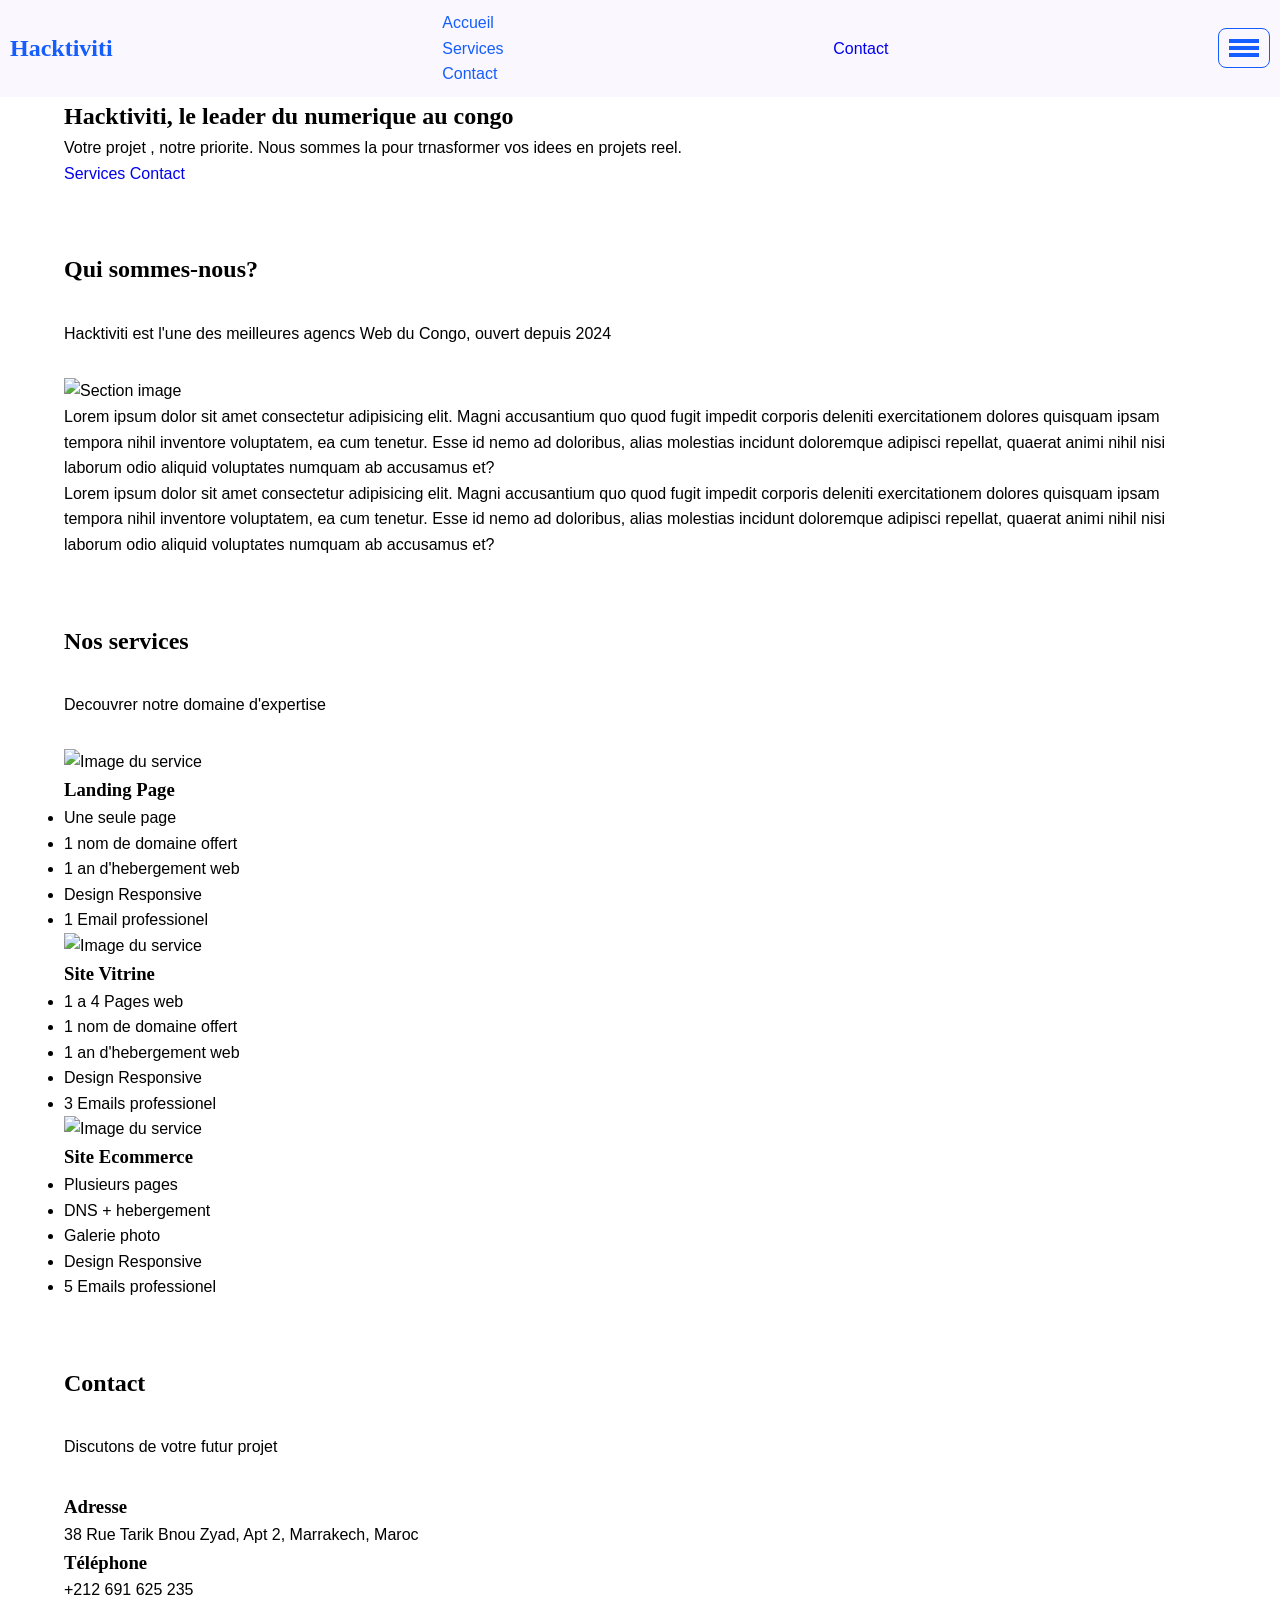
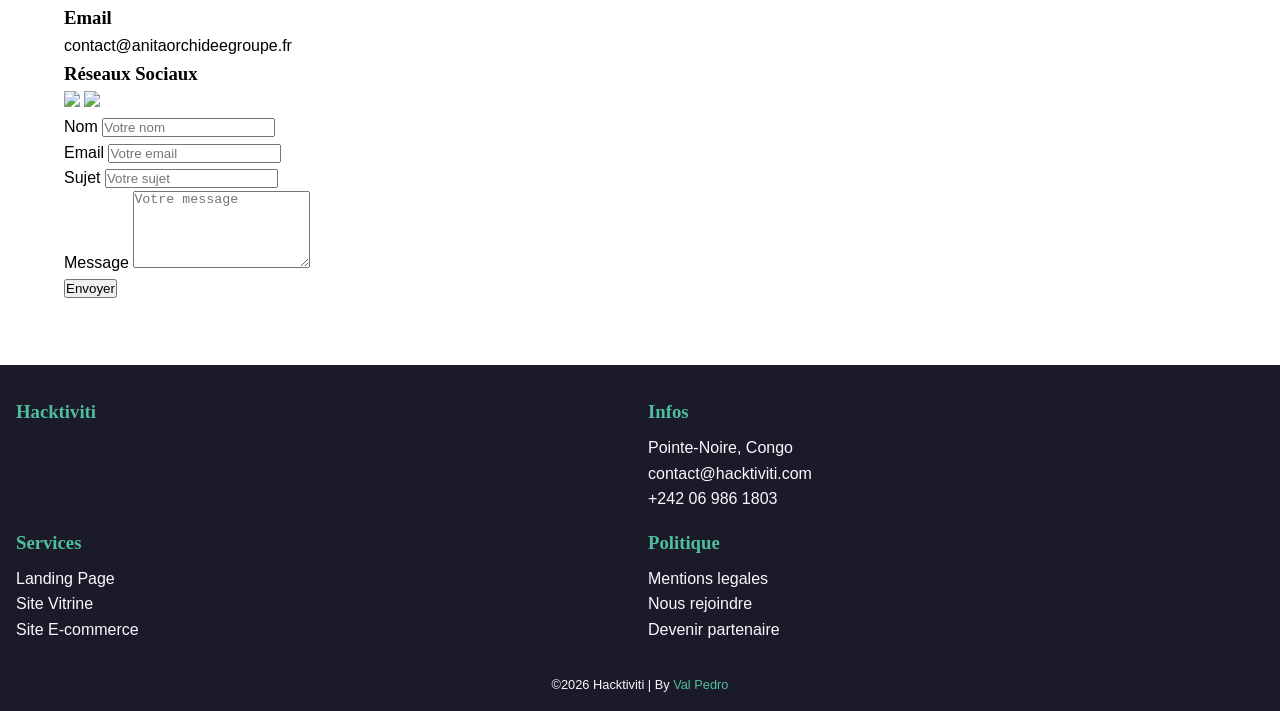
==== index.html @ ca28d7d6 "First init" ====
<!DOCTYPE html>
<html lang="fr">

<head>
    <meta charset="UTF-8">
    <meta name="viewport" content="width=device-width, initial-scale=1.0">
    <!-- Css style -->
    <link rel="stylesheet" href="style.css">
    <title>Hacktiviti - Le digital notre metier</title>
</head>

<body>
    <!-- header -->
    <header>
        <nav>
            <div class="logo">
                <h1>Hacktiviti</h1>
            </div>
            <ul class="nav-list">
                <li><a class="nav-item" href="">Accueil</a></li>
                <li><a class="nav-item" href="">Services</a></li>
                <li><a class="nav-item" href="">Contact</a></li>
            </ul>
            <div class="nav-left">
                <a href="#contact" class="btn btn-contact">Contact</a>
            </div>
            <div class="burger">
                <div class="stroke"></div>
                <div class="stroke"></div>
                <div class="stroke"></div>
            </div>
        </nav>
    </header>
    <!-- header -->

    <!-- Main Content -->
    <main>

        <!-- Hero -->
        <section class="hero">
            <div class="hero-box">
                <h1 class="hero-heading">Hacktiviti, le leader du numerique au congo</h1>
                <p class="hero-sub">
                    Votre projet , notre priorite.
                    Nous sommes la pour trnasformer vos idees en projets reel.
                </p>
                <div class="hero-link">
                    <a href="#services" class="btn btn-hero">Services</a>
                    <a href="#services" class="btn btn-hero">Contact</a>
                </div>
            </div>
        </section>
        <!-- Hero -->

        <!-- About -->
        <section class="about">
            <h2 class="section-title">Qui sommes-nous?</h2>
            <p class="section-sub">Hacktiviti est l'une des meilleures agencs Web du Congo, ouvert depuis 2024</p>

            <div class="section-wrapper">
                <div class="section-image">
                    <img src="" alt="Section image" class="section-img">
                </div>
                <div>
                    <p>Lorem ipsum dolor sit amet consectetur adipisicing elit. Magni accusantium quo quod fugit impedit
                        corporis deleniti exercitationem dolores quisquam ipsam tempora nihil inventore voluptatem, ea
                        cum tenetur. Esse id nemo ad doloribus, alias molestias incidunt doloremque adipisci repellat,
                        quaerat animi nihil nisi laborum odio aliquid voluptates numquam ab accusamus et?</p>
                    <p>Lorem ipsum dolor sit amet consectetur adipisicing elit. Magni accusantium quo quod fugit impedit
                        corporis deleniti exercitationem dolores quisquam ipsam tempora nihil inventore voluptatem, ea
                        cum tenetur. Esse id nemo ad doloribus, alias molestias incidunt doloremque adipisci repellat,
                        quaerat animi nihil nisi laborum odio aliquid voluptates numquam ab accusamus et?</p>

                </div>
            </div>
        </section>
        <!-- About -->

        <!-- Services -->
        <section class="services">
            <h2 class="section-title">Nos services</h2>
            <p class="section-sub">Decouvrer notre domaine d'expertise</p>

            <!-- Services Grid -->
            <div class="services-grid">

                <!-- 1st Single service box -->
                <div class="service-box">
                    <div class="img-wraper">
                        <img src="" alt="Image du service" class="service-img">
                    </div>
                    <div class="service-body">
                        <h3 class="service-name">Landing Page</h3>
                    </div>
                    <div class="service-list">
                        <ul>
                            <li>Une seule page</li>
                            <li>1 nom de domaine offert</li>
                            <li>1 an d'hebergement web</li>
                            <li>Design Responsive</li>
                            <li>1 Email professionel</li>
                        </ul>
                    </div>
                </div>

                <!-- 2nd Single service box -->
                <div class="service-box">
                    <div class="img-wraper">
                        <img src="" alt="Image du service" class="service-img">
                    </div>
                    <div class="service-body">
                        <h3 class="service-name">Site Vitrine</h3>
                    </div>
                    <div class="service-list">
                        <ul>
                            <li>1 a 4 Pages web</li>
                            <li>1 nom de domaine offert</li>
                            <li>1 an d'hebergement web</li>
                            <li>Design Responsive</li>
                            <li>3 Emails professionel</li>
                        </ul>
                    </div>
                </div>

                <!-- 3rd Single service box -->
                <div class="service-box">
                    <div class="img-wraper">
                        <img src="" alt="Image du service" class="service-img">
                    </div>
                    <div class="service-body">
                        <h3 class="service-name">Site Ecommerce</h3>
                    </div>
                    <div class="service-list">
                        <ul>
                            <li>Plusieurs pages</li>
                            <li>DNS + hebergement</li>
                            <li>Galerie photo</li>
                            <li>Design Responsive</li>
                            <li>5 Emails professionel</li>
                        </ul>
                    </div>
                </div>

            </div>
        </section>
        <!-- Services -->

        <!-- Contact -->
        <section class="contact">
            <h2 class="section-title">Contact</h2>
            <p class="section-sub">Discutons de votre futur projet</p>
            <div class="contact-wrapper">
                <div class="infos">
                    <h3>Adresse</h3>
                    <p>
                        38 Rue Tarik Bnou Zyad, Apt 2, Marrakech, Maroc
                    </p>

                    <h3>Téléphone</h3>
                    <p>
                        +212 691 625 235
                    </p>

                    <h3>Email</h3>
                    <p>contact@anitaorchideegroupe.fr</p>

                    <h3>Réseaux Sociaux</h3>
                    <div class="contact-links">
                        <a href="https://www.linkedin.com/company/anita-orchidee-groupe/" target="_blank"><img
                                class="h-16 w-16" src="./img/linkedin.png" /></a>
                        <a href="https://www.facebook.com/share/14fE7pZdHFF/?mibextid=wwXIfr" target="_blank"><img
                                class="h-16 w-16" src="./img/facebook.png" /></a>
                    </div>


                    <!-- <h3 class="text-xl font-semibold">Suivez-nous</h3> -->
                </div>
                <form action="post">
                    <div class="form-group">
                        <label class="form-label" for="name">Nom</label>
                        <input type="text" id="name" name="name" placeholder="Votre nom" required class="form-input" />
                    </div>

                    <div class="form-group">
                        <label class="form-label" for="email">Email</label>
                        <input type="email" id="email" name="email" placeholder="Votre email" required
                            class="w-full px-4 py-2 rounded border border-slate-300 focus:ring focus:ring-amber-400 focus:outline-none" />
                    </div>

                    <div class="form-group">
                        <label class="form-label" for="subject">Sujet</label>
                        <input type="text" id="subject" name="subject" placeholder="Votre sujet" required
                            class="form-input" />
                    </div>

                    <div class="form-group">
                        <label class="form-label" for="message">Message</label>
                        <textarea id="message" name="message" rows="5" placeholder="Votre message" required
                            class="form-input"></textarea>
                    </div>

                    <button type="submit" id="submit-btn" class="form-btn">
                        Envoyer
                    </button>
                </form>
            </div>
        </section>
        <!-- Contact -->

    </main>
    <!-- Main Content -->


    <!-- Footer -->
    <footer>
        <div class="footer-wrapper">
            <div class="footer-box">
                <h3>Hacktiviti</h3>
            </div>
            <div class="footer-box">
                <h3>Infos</h3>
                <p>Pointe-Noire, Congo</p>
                <p>contact@hacktiviti.com</p>
                <p>+242 06 986 1803</p>
            </div>
            <div class="footer-box">
                <h3>Services</h3>
                <p>Landing Page</p>
                <p>Site Vitrine</p>
                <p>Site E-commerce</p>
            </div>
            <div class="footer-box">
                <h3>Politique</h3>
                <p>Mentions legales</p>
                <p>Nous rejoindre</p>
                <p>Devenir partenaire</p>
            </div>
        </div>
        <p class="copyright">&copy;2026 Hacktiviti | By <a class="footer-link"
                href="https://profile-perso.netlify.app">Val Pedro</a></p>
    </footer>
    <!-- Footer -->
</body>

</html>
---- style.css ----
:root {
  --bg-primary: #155dfc;
  --bg-secondary: #8f8cb8;
  --accent-color: #4ebe9e;
  --text-primary: #faf7ff;
  --text-black: #1b1a28;
  --box-shadow: 0 10px 10px rgba(0, 0, 0, 0.1);
  --transition-set: all 0.3s;
}

/* Reseting  Default Style */
* {
  margin: 0;
  padding: 0;
  box-sizing: border-box;
}

body {
  scroll-behavior: smooth;
  font-family:
    "Lucida Sans", "Lucida Sans Regular", "Lucida Grande",
    "Lucida Sans Unicode", Geneva, Verdana, sans-serif;
  line-height: 1.6;
}
h1,
h2,
h3,
h4,
h5,
h6 {
  font-family: Georgia, "Times New Roman", Times, serif;
}
a {
  text-decoration: none;
}

/* Header */
header {
  background-color: var(--text-primary);
  padding: 10px;
}
nav {
  display: flex;
  justify-content: space-between;
  align-items: center;
}
nav .logo h1 {
  color: var(--bg-primary);
}
nav .nav-list {
  list-style: none;
  display: flex;
  flex-direction: column;
}
nav .nav-list .nav-item {
  color: var(--bg-primary);
}
nav .nav-left {
}
nav .burger {
  display: flex;
  flex-direction: column;
  justify-content: center;
  align-items: center;
  gap: 3px;
  cursor: pointer;
  transition: var(--transition-set);
  padding: 10px;
  border: 1px solid var(--bg-primary);
  border-radius: 8px;
}
nav .burger:hover {
  box-shadow: var(--box-shadow);
}
nav .burger > .stroke {
  background-color: var(--bg-primary);
  width: 30px;
  height: 4px;
}
/* Section style */
section {
  max-width: 90vw;
  margin: 0 auto;
  display: flex;
  flex-direction: column;
  justify-content: center;
  gap: 2rem;
  margin-bottom: 4rem;
}

/* Footer */
footer {
  background-color: var(--text-black);
  color: var(--text-primary);
}
.footer-wrapper {
  padding: 2rem 1rem;
  display: grid;
  grid-template-columns: repeat(2, 1fr);
  gap: 1rem;
}
.footer-box h3 {
  margin-bottom: 0.5rem;
  color: var(--accent-color);
}
footer .copyright {
  text-align: center;
  font-size: 0.8rem;
  padding-bottom: 1rem;
}

footer a.footer-link {
  color: var(--accent-color);
  transition: var(--transition-set);
}
footer a.footer-link:hover {
  color: var(--bg-primary);
}
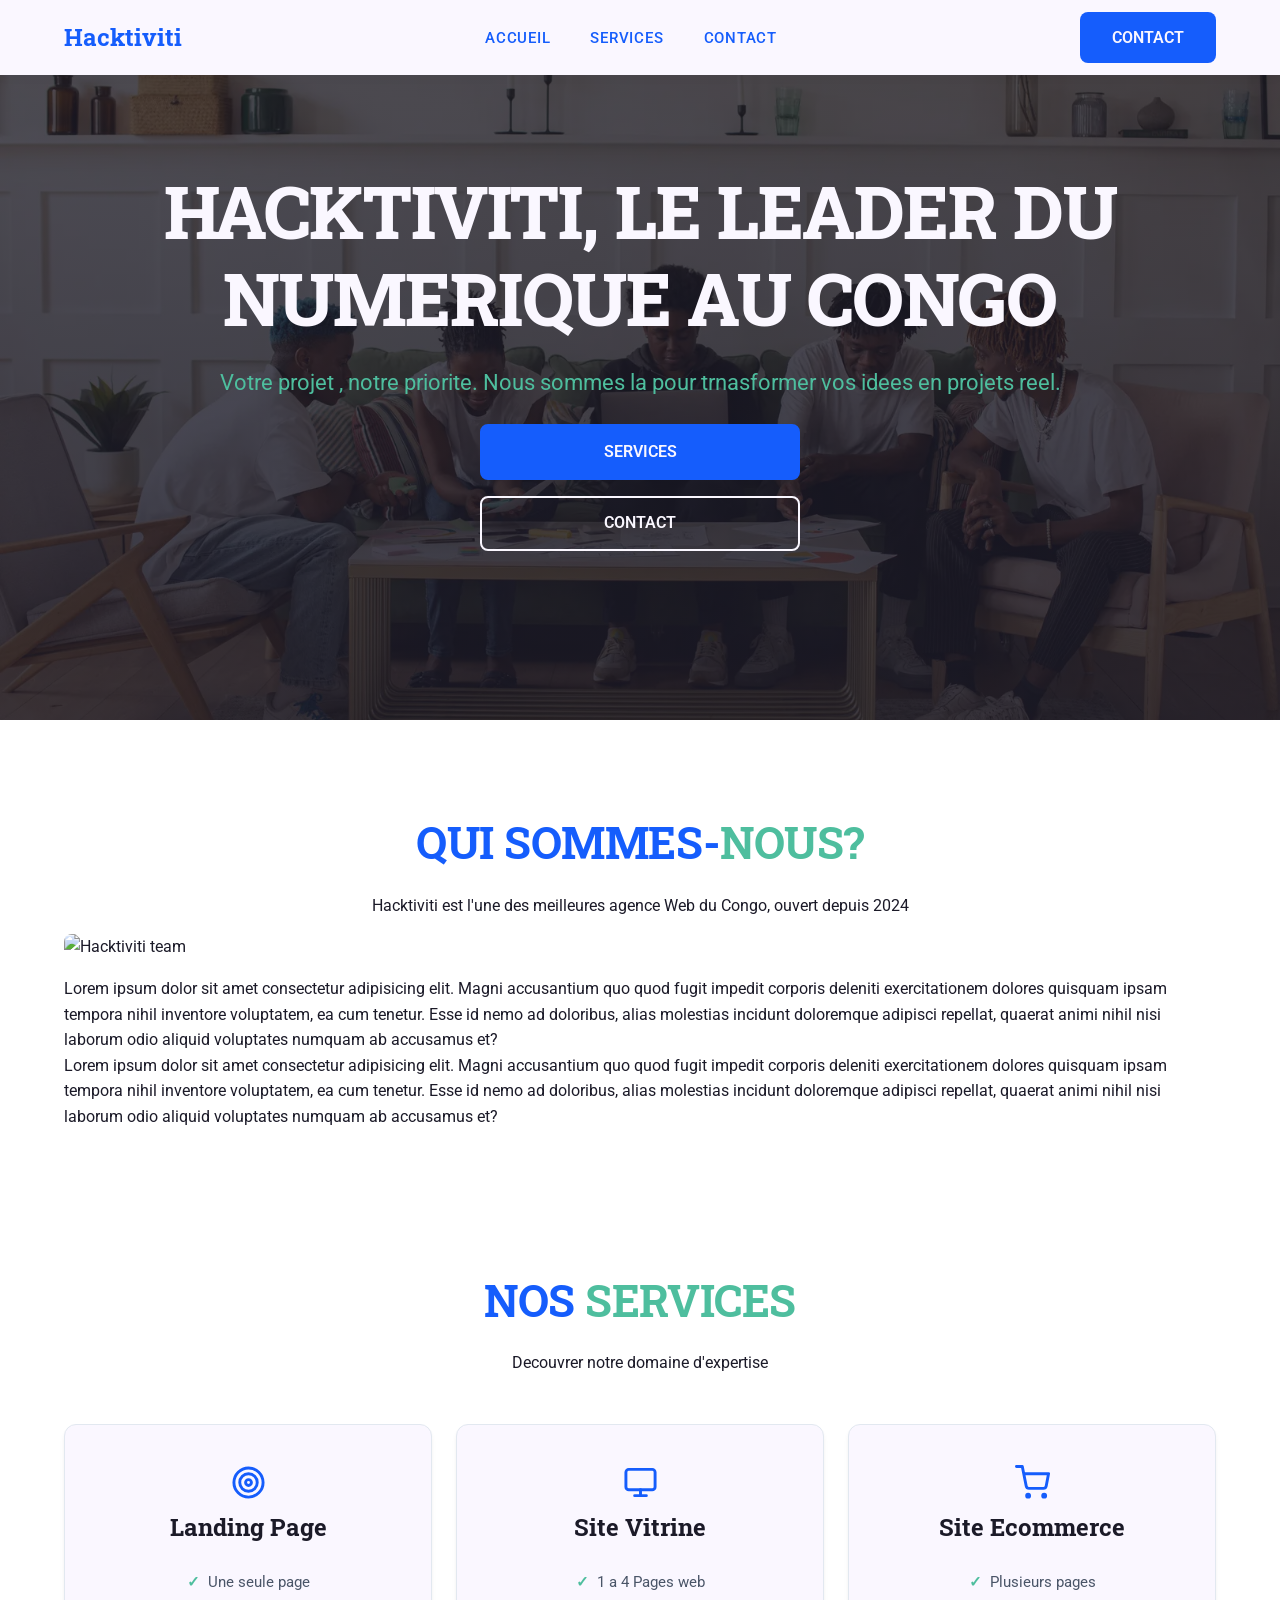
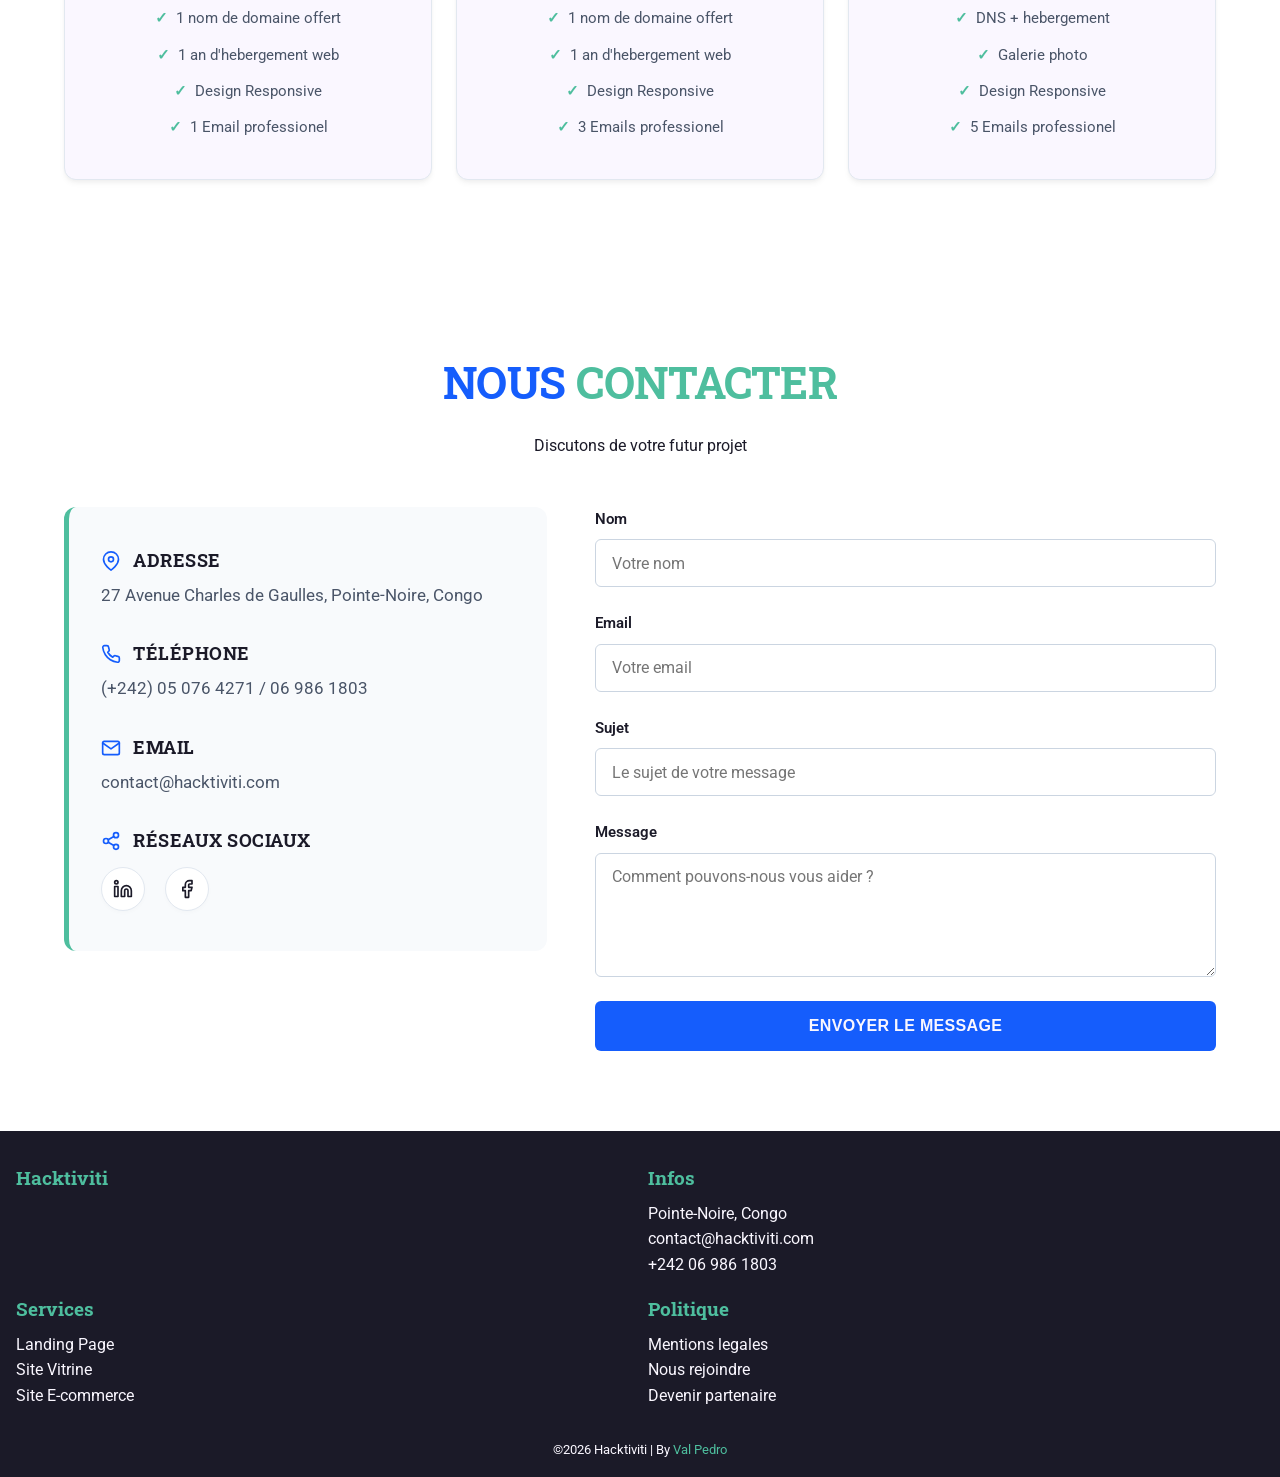
==== commit 101cea21: "home design on mobile made" ====
--- a/index.html
+++ b/index.html
@@ -6,6 +6,12 @@
     <meta name="viewport" content="width=device-width, initial-scale=1.0">
     <!-- Css style -->
     <link rel="stylesheet" href="style.css">
+    <!-- Google FOnts -->
+    <link rel="preconnect" href="https://fonts.googleapis.com">
+    <link rel="preconnect" href="https://fonts.gstatic.com" crossorigin>
+    <link
+        href="https://fonts.googleapis.com/css2?family=Roboto+Slab:wght@100..900&family=Roboto:ital,wght@0,100..900;1,100..900&display=swap"
+        rel="stylesheet">
     <title>Hacktiviti - Le digital notre metier</title>
 </head>
 
@@ -16,19 +22,25 @@
             <div class="logo">
                 <h1>Hacktiviti</h1>
             </div>
+
+            <input type="checkbox" id="menu-toggle" class="menu-checkbox">
+
             <ul class="nav-list">
                 <li><a class="nav-item" href="">Accueil</a></li>
                 <li><a class="nav-item" href="">Services</a></li>
                 <li><a class="nav-item" href="">Contact</a></li>
+                <li class="nav-cta-mobile">
+                    <a href="#contact" class="btn btn-nav">Contactez-nous</a>
+                </li>
             </ul>
-            <div class="nav-left">
+            <div class="nav-right">
                 <a href="#contact" class="btn btn-contact">Contact</a>
             </div>
-            <div class="burger">
+            <label for="menu-toggle" class="burger" aria-label="Menu de navigation">
                 <div class="stroke"></div>
                 <div class="stroke"></div>
                 <div class="stroke"></div>
-            </div>
+            </label>
         </nav>
     </header>
     <!-- header -->
@@ -37,16 +49,18 @@
     <main>
 
         <!-- Hero -->
-        <section class="hero">
-            <div class="hero-box">
-                <h1 class="hero-heading">Hacktiviti, le leader du numerique au congo</h1>
-                <p class="hero-sub">
-                    Votre projet , notre priorite.
-                    Nous sommes la pour trnasformer vos idees en projets reel.
-                </p>
-                <div class="hero-link">
-                    <a href="#services" class="btn btn-hero">Services</a>
-                    <a href="#services" class="btn btn-hero">Contact</a>
+        <section class="hero" id="hero">
+            <div class="section-wrapper">
+                <div class="hero-box">
+                    <h1 class="hero-heading">Hacktiviti, le leader du numerique au congo</h1>
+                    <p class="hero-sub">
+                        Votre projet , notre priorite.
+                        Nous sommes la pour trnasformer vos idees en projets reel.
+                    </p>
+                    <div class="hero-link">
+                        <a href="#services" class="btn btn-hero">Services</a>
+                        <a href="#services" class="btn btn-hero">Contact</a>
+                    </div>
                 </div>
             </div>
         </section>
@@ -54,155 +68,269 @@
 
         <!-- About -->
         <section class="about">
-            <h2 class="section-title">Qui sommes-nous?</h2>
-            <p class="section-sub">Hacktiviti est l'une des meilleures agencs Web du Congo, ouvert depuis 2024</p>
-
             <div class="section-wrapper">
-                <div class="section-image">
-                    <img src="" alt="Section image" class="section-img">
+                <div class="section-box">
+                    <h2 class="section-title">Qui sommes-<span class="highlight">nous?</span></h2>
+                    <p class="section-sub">Hacktiviti est l'une des meilleures agence Web du Congo, ouvert depuis 2024
+                    </p>
+
+                    <div class="about-box">
+                        <div class="section-image">
+                            <img src="https://i.pinimg.com/736x/f8/ff/2b/f8ff2b262e4bb46bdfbad821613841cd.jpg"
+                                alt="Hacktiviti team" class="section-img">
+                        </div>
+                        <div>
+                            <p>Lorem ipsum dolor sit amet consectetur adipisicing elit. Magni accusantium quo quod fugit
+                                impedit
+                                corporis deleniti exercitationem dolores quisquam ipsam tempora nihil inventore
+                                voluptatem,
+                                ea
+                                cum tenetur. Esse id nemo ad doloribus, alias molestias incidunt doloremque adipisci
+                                repellat,
+                                quaerat animi nihil nisi laborum odio aliquid voluptates numquam ab accusamus et?</p>
+                            <p>Lorem ipsum dolor sit amet consectetur adipisicing elit. Magni accusantium quo quod fugit
+                                impedit
+                                corporis deleniti exercitationem dolores quisquam ipsam tempora nihil inventore
+                                voluptatem,
+                                ea
+                                cum tenetur. Esse id nemo ad doloribus, alias molestias incidunt doloremque adipisci
+                                repellat,
+                                quaerat animi nihil nisi laborum odio aliquid voluptates numquam ab accusamus et?</p>
+
+                        </div>
+                    </div>
                 </div>
-                <div>
-                    <p>Lorem ipsum dolor sit amet consectetur adipisicing elit. Magni accusantium quo quod fugit impedit
-                        corporis deleniti exercitationem dolores quisquam ipsam tempora nihil inventore voluptatem, ea
-                        cum tenetur. Esse id nemo ad doloribus, alias molestias incidunt doloremque adipisci repellat,
-                        quaerat animi nihil nisi laborum odio aliquid voluptates numquam ab accusamus et?</p>
-                    <p>Lorem ipsum dolor sit amet consectetur adipisicing elit. Magni accusantium quo quod fugit impedit
-                        corporis deleniti exercitationem dolores quisquam ipsam tempora nihil inventore voluptatem, ea
-                        cum tenetur. Esse id nemo ad doloribus, alias molestias incidunt doloremque adipisci repellat,
-                        quaerat animi nihil nisi laborum odio aliquid voluptates numquam ab accusamus et?</p>
-
-                </div>
+
+
             </div>
         </section>
         <!-- About -->
 
         <!-- Services -->
-        <section class="services">
-            <h2 class="section-title">Nos services</h2>
-            <p class="section-sub">Decouvrer notre domaine d'expertise</p>
-
-            <!-- Services Grid -->
-            <div class="services-grid">
-
-                <!-- 1st Single service box -->
-                <div class="service-box">
-                    <div class="img-wraper">
-                        <img src="" alt="Image du service" class="service-img">
-                    </div>
-                    <div class="service-body">
-                        <h3 class="service-name">Landing Page</h3>
-                    </div>
-                    <div class="service-list">
-                        <ul>
-                            <li>Une seule page</li>
-                            <li>1 nom de domaine offert</li>
-                            <li>1 an d'hebergement web</li>
-                            <li>Design Responsive</li>
-                            <li>1 Email professionel</li>
-                        </ul>
+        <section class="services" id="services">
+            <div class="section-wrapper">
+                <div class="section-box">
+                    <h2 class="section-title">Nos <span class="highlight">services</span></h2>
+                    <p class="section-sub">Decouvrer notre domaine d'expertise</p>
+
+                    <!-- Services Grid -->
+                    <div class="services-grid">
+
+                        <!-- 1st Single service box -->
+                        <div class="service-item">
+                            <div class="img-wraper">
+                                <svg class="service-icon" xmlns="http://w3.org" viewBox="0 0 24 24" fill="none"
+                                    stroke="currentColor" stroke-width="2" stroke-linecap="round"
+                                    stroke-linejoin="round">
+                                    <circle cx="12" cy="12" r="10"></circle>
+                                    <circle cx="12" cy="12" r="6"></circle>
+                                    <circle cx="12" cy="12" r="2"></circle>
+                                </svg>
+                            </div>
+                            <div class="service-body">
+                                <h3 class="service-name">Landing Page</h3>
+                            </div>
+                            <div class="service-list">
+                                <ul>
+                                    <li>Une seule page</li>
+                                    <li>1 nom de domaine offert</li>
+                                    <li>1 an d'hebergement web</li>
+                                    <li>Design Responsive</li>
+                                    <li>1 Email professionel</li>
+                                </ul>
+                            </div>
+                        </div>
+
+                        <!-- 2nd Single service box -->
+                        <div class="service-item">
+                            <div class="img-wraper">
+                                <svg class="service-icon" xmlns="http://w3.org" viewBox="0 0 24 24" fill="none"
+                                    stroke="currentColor" stroke-width="2" stroke-linecap="round"
+                                    stroke-linejoin="round">
+                                    <rect x="2" y="3" width="20" height="14" rx="2" ry="2"></rect>
+                                    <line x1="8" y1="21" x2="16" y2="21"></line>
+                                    <line x1="12" y1="17" x2="12" y2="21"></line>
+                                </svg>
+                            </div>
+                            <div class="service-body">
+                                <h3 class="service-name">Site Vitrine</h3>
+                            </div>
+                            <div class="service-list">
+                                <ul>
+                                    <li>1 a 4 Pages web</li>
+                                    <li>1 nom de domaine offert</li>
+                                    <li>1 an d'hebergement web</li>
+                                    <li>Design Responsive</li>
+                                    <li>3 Emails professionel</li>
+                                </ul>
+                            </div>
+                        </div>
+
+                        <!-- 3rd Single service box -->
+                        <div class="service-item">
+                            <div class="img-wraper">
+                                <svg class="service-icon" xmlns="http://w3.org" viewBox="0 0 24 24" fill="none"
+                                    stroke="currentColor" stroke-width="2" stroke-linecap="round"
+                                    stroke-linejoin="round">
+                                    <circle cx="9" cy="21" r="1"></circle>
+                                    <circle cx="20" cy="21" r="1"></circle>
+                                    <path d="M1 1h4l2.68 13.39a2 2 0 0 0 2 1.61h9.72a2 2 0 0 0 2-1.61L23 6H6"></path>
+                                </svg>
+                            </div>
+                            <div class="service-body">
+                                <h3 class="service-name">Site Ecommerce</h3>
+                            </div>
+                            <div class="service-list">
+                                <ul>
+                                    <li>Plusieurs pages</li>
+                                    <li>DNS + hebergement</li>
+                                    <li>Galerie photo</li>
+                                    <li>Design Responsive</li>
+                                    <li>5 Emails professionel</li>
+                                </ul>
+                            </div>
+                        </div>
+
                     </div>
                 </div>
-
-                <!-- 2nd Single service box -->
-                <div class="service-box">
-                    <div class="img-wraper">
-                        <img src="" alt="Image du service" class="service-img">
-                    </div>
-                    <div class="service-body">
-                        <h3 class="service-name">Site Vitrine</h3>
-                    </div>
-                    <div class="service-list">
-                        <ul>
-                            <li>1 a 4 Pages web</li>
-                            <li>1 nom de domaine offert</li>
-                            <li>1 an d'hebergement web</li>
-                            <li>Design Responsive</li>
-                            <li>3 Emails professionel</li>
-                        </ul>
-                    </div>
-                </div>
-
-                <!-- 3rd Single service box -->
-                <div class="service-box">
-                    <div class="img-wraper">
-                        <img src="" alt="Image du service" class="service-img">
-                    </div>
-                    <div class="service-body">
-                        <h3 class="service-name">Site Ecommerce</h3>
-                    </div>
-                    <div class="service-list">
-                        <ul>
-                            <li>Plusieurs pages</li>
-                            <li>DNS + hebergement</li>
-                            <li>Galerie photo</li>
-                            <li>Design Responsive</li>
-                            <li>5 Emails professionel</li>
-                        </ul>
-                    </div>
-                </div>
-
-            </div>
+            </div>
+
         </section>
         <!-- Services -->
 
         <!-- Contact -->
         <section class="contact">
-            <h2 class="section-title">Contact</h2>
-            <p class="section-sub">Discutons de votre futur projet</p>
-            <div class="contact-wrapper">
-                <div class="infos">
-                    <h3>Adresse</h3>
-                    <p>
-                        38 Rue Tarik Bnou Zyad, Apt 2, Marrakech, Maroc
-                    </p>
-
-                    <h3>Téléphone</h3>
-                    <p>
-                        +212 691 625 235
-                    </p>
-
-                    <h3>Email</h3>
-                    <p>contact@anitaorchideegroupe.fr</p>
-
-                    <h3>Réseaux Sociaux</h3>
-                    <div class="contact-links">
-                        <a href="https://www.linkedin.com/company/anita-orchidee-groupe/" target="_blank"><img
-                                class="h-16 w-16" src="./img/linkedin.png" /></a>
-                        <a href="https://www.facebook.com/share/14fE7pZdHFF/?mibextid=wwXIfr" target="_blank"><img
-                                class="h-16 w-16" src="./img/facebook.png" /></a>
+            <div class="section-wrapper">
+                <div class="section-box">
+                    <h2 class="section-title">Nous <span class="highlight">Contacter</span></h2>
+                    <p class="section-sub">Discutons de votre futur projet</p>
+
+                    <div class="contact-wrapper">
+                        <!-- Partie Informations -->
+                        <div class="contact-infos">
+
+                            <div class="info-block">
+                                <div class="info-title-wrapper">
+                                    <!-- Icône Carte / Localisation -->
+                                    <svg class="info-title-icon" xmlns="http://w3.org" viewBox="0 0 24 24" fill="none"
+                                        stroke="currentColor" stroke-width="2" stroke-linecap="round"
+                                        stroke-linejoin="round">
+                                        <path d="M21 10c0 7-9 13-9 13s-9-6-9-13a9 9 0 0 1 18 0z"></path>
+                                        <circle cx="12" cy="10" r="3"></circle>
+                                    </svg>
+                                    <h3>Adresse</h3>
+                                </div>
+                                <p>27 Avenue Charles de Gaulles, Pointe-Noire, Congo</p>
+                            </div>
+
+                            <div class="info-block">
+                                <div class="info-title-wrapper">
+                                    <!-- Icône Téléphone -->
+                                    <svg class="info-title-icon" xmlns="http://w3.org" viewBox="0 0 24 24" fill="none"
+                                        stroke="currentColor" stroke-width="2" stroke-linecap="round"
+                                        stroke-linejoin="round">
+                                        <path
+                                            d="M22 16.92v3a2 2 0 0 1-2.18 2 19.79 19.79 0 0 1-8.63-3.07 19.5 19.5 0 0 1-6-6 19.79 19.79 0 0 1-3.07-8.67A2 2 0 0 1 4.11 2h3a2 2 0 0 1 2 1.72 12.84 12.84 0 0 0 .7 2.81 2 2 0 0 1-.45 2.11L8.09 9.91a16 16 0 0 0 6 6l1.27-1.27a2 2 0 0 1 2.11-.45 12.84 12.84 0 0 0 2.81.7A2 2 0 0 1 22 16.92z">
+                                        </path>
+                                    </svg>
+                                    <h3>Téléphone</h3>
+                                </div>
+                                <p><a href="tel:+242050764271">(+242) 05 076 4271 / 06 986 1803</a></p>
+                            </div>
+
+                            <div class="info-block">
+                                <div class="info-title-wrapper">
+                                    <!-- Icône Enveloppe / Mail -->
+                                    <svg class="info-title-icon" xmlns="http://w3.org" viewBox="0 0 24 24" fill="none"
+                                        stroke="currentColor" stroke-width="2" stroke-linecap="round"
+                                        stroke-linejoin="round">
+                                        <path
+                                            d="M4 4h16c1.1 0 2 .9 2 2v12c0 1.1-.9 2-2 2H4c-1.1 0-2-.9-2-2V6c0-1.1.9-2 2-2z">
+                                        </path>
+                                        <polyline points="22,6 12,13 2,6"></polyline>
+                                    </svg>
+                                    <h3>Email</h3>
+                                </div>
+                                <p><a href="mailto:contact@anitaorchideegroupe.fr">contact@hacktiviti.com</a>
+                                </p>
+                            </div>
+
+                            <div class="info-block">
+                                <div class="info-title-wrapper">
+                                    <!-- Icône Partage / Réseaux -->
+                                    <svg class="info-title-icon" xmlns="http://w3.org" viewBox="0 0 24 24" fill="none"
+                                        stroke="currentColor" stroke-width="2" stroke-linecap="round"
+                                        stroke-linejoin="round">
+                                        <circle cx="18" cy="5" r="3"></circle>
+                                        <circle cx="6" cy="12" r="3"></circle>
+                                        <circle cx="18" cy="19" r="3"></circle>
+                                        <line x1="8.59" y1="13.51" x2="15.42" y2="17.49"></line>
+                                        <line x1="15.41" y1="6.51" x2="8.59" y2="10.49"></line>
+                                    </svg>
+                                    <h3>Réseaux Sociaux</h3>
+                                </div>
+                                <div class="contact-links">
+                                    <!-- SVG LinkedIn Inline -->
+                                    <a href="https://linkedin.com" target="_blank" aria-label="LinkedIn">
+                                        <svg class="social-icon" xmlns="http://w3.org" viewBox="0 0 24 24" fill="none"
+                                            stroke="currentColor" stroke-width="2" stroke-linecap="round"
+                                            stroke-linejoin="round">
+                                            <path
+                                                d="M16 8a6 6 0 0 1 6 6v7h-4v-7a2 2 0 0 0-2-2 2 2 0 0 0-2 2v7h-4v-7a6 6 0 0 1 6-6z">
+                                            </path>
+                                            <rect x="2" y="9" width="4" height="12"></rect>
+                                            <circle cx="4" cy="4" r="2"></circle>
+                                        </svg>
+                                    </a>
+
+                                    <!-- SVG Facebook Inline -->
+                                    <a href="https://facebook.com" target="_blank" aria-label="Facebook">
+                                        <svg class="social-icon" xmlns="http://w3.org" viewBox="0 0 24 24" fill="none"
+                                            stroke="currentColor" stroke-width="2" stroke-linecap="round"
+                                            stroke-linejoin="round">
+                                            <path d="M18 2h-3a5 5 0 0 0-5 5v3H7v4h3v8h4v-8h3l1-4h-4V7a1 1 0 0 1 1-1h3z">
+                                            </path>
+                                        </svg>
+                                    </a>
+                                </div>
+                            </div>
+                        </div>
+
+                        <!-- Partie Formulaire -->
+                        <form action="#" method="POST" class="contact-form">
+                            <div class="form-group">
+                                <label class="form-label" for="name">Nom</label>
+                                <input type="text" id="name" name="name" placeholder="Votre nom" required
+                                    class="form-input" />
+                            </div>
+
+                            <div class="form-group">
+                                <label class="form-label" for="email">Email</label>
+                                <input type="email" id="email" name="email" placeholder="Votre email" required
+                                    class="form-input" />
+                            </div>
+
+                            <div class="form-group">
+                                <label class="form-label" for="subject">Sujet</label>
+                                <input type="text" id="subject" name="subject" placeholder="Le sujet de votre message"
+                                    required class="form-input" />
+                            </div>
+
+                            <div class="form-group">
+                                <label class="form-label" for="message">Message</label>
+                                <textarea id="message" name="message" rows="5"
+                                    placeholder="Comment pouvons-nous vous aider ?" required
+                                    class="form-input"></textarea>
+                            </div>
+
+                            <button type="submit" id="submit-btn" class="form-btn">
+                                Envoyer le message
+                            </button>
+                        </form>
                     </div>
 
-
-                    <!-- <h3 class="text-xl font-semibold">Suivez-nous</h3> -->
                 </div>
-                <form action="post">
-                    <div class="form-group">
-                        <label class="form-label" for="name">Nom</label>
-                        <input type="text" id="name" name="name" placeholder="Votre nom" required class="form-input" />
-                    </div>
-
-                    <div class="form-group">
-                        <label class="form-label" for="email">Email</label>
-                        <input type="email" id="email" name="email" placeholder="Votre email" required
-                            class="w-full px-4 py-2 rounded border border-slate-300 focus:ring focus:ring-amber-400 focus:outline-none" />
-                    </div>
-
-                    <div class="form-group">
-                        <label class="form-label" for="subject">Sujet</label>
-                        <input type="text" id="subject" name="subject" placeholder="Votre sujet" required
-                            class="form-input" />
-                    </div>
-
-                    <div class="form-group">
-                        <label class="form-label" for="message">Message</label>
-                        <textarea id="message" name="message" rows="5" placeholder="Votre message" required
-                            class="form-input"></textarea>
-                    </div>
-
-                    <button type="submit" id="submit-btn" class="form-btn">
-                        Envoyer
-                    </button>
-                </form>
+
             </div>
         </section>
         <!-- Contact -->
--- a/style.css
+++ b/style.css
@@ -1,9 +1,9 @@
 :root {
-  --bg-primary: #155dfc;
-  --bg-secondary: #8f8cb8;
-  --accent-color: #4ebe9e;
-  --text-primary: #faf7ff;
-  --text-black: #1b1a28;
+  --bg-primary: #155dfc; /* Bleu Électrique */
+  --bg-secondary: #8f8cb8; /* Violet Pastel */
+  --accent-color: #4ebe9e; /* Vert Menthe */
+  --text-primary: #faf7ff; /* Blanc Cassé */
+  --text-black: #1b1a28; /* Noir Foncé */
   --box-shadow: 0 10px 10px rgba(0, 0, 0, 0.1);
   --transition-set: all 0.3s;
 }
@@ -17,9 +17,9 @@
 
 body {
   scroll-behavior: smooth;
-  font-family:
-    "Lucida Sans", "Lucida Sans Regular", "Lucida Grande",
-    "Lucida Sans Unicode", Geneva, Verdana, sans-serif;
+  font-family: "Roboto", sans-serif;
+  font-size: 1rem;
+  color: var(--text-black);
   line-height: 1.6;
 }
 h1,
@@ -28,36 +28,141 @@
 h4,
 h5,
 h6 {
-  font-family: Georgia, "Times New Roman", Times, serif;
-}
+  font-family: "Roboto Slab", serif;
+}
+h2 {
+  color: var(
+    --bg-primary
+  ); /* Le bleu électrique pour faire ressortir les sections */
+
+  /* Taille fluide pour le H2 (plus petit que le H1 du hero) */
+  font-size: clamp(1.75rem, 4vw + 1rem, 2.75rem);
+
+  line-height: 1.2;
+  margin-top: 3rem;
+  margin-bottom: 1.5rem;
+  font-weight: 700;
+  text-transform: uppercase; /* Si vous souhaitez garder le même style que le Hero */
+  letter-spacing: -0.01em;
+}
+
+/* Astuce : Mettre en valeur un mot dans vos H2 */
+h2 span.highlight {
+  color: var(
+    --accent-color
+  ); /* Utilisation du vert menthe par touches chirurgicales */
+}
+
 a {
   text-decoration: none;
 }
-
+ul {
+  list-style: none;
+}
+
+/* Default buttons */
+.btn {
+  display: inline-block;
+  padding: 0.8rem 2rem;
+  font-size: 1rem;
+  font-weight: 600;
+  text-decoration: none;
+  text-transform: uppercase;
+  border-radius: 8px;
+  text-align: center;
+  transition: all 0.3s ease;
+}
 /* Header */
 header {
+  position: fixed;
+  top: 0;
+  left: 0;
+  width: 100%;
   background-color: var(--text-primary);
-  padding: 10px;
+  box-shadow: 0 2px 10px rgba(27, 26, 40, 0.05);
+  padding: 0.75rem 1rem;
+  z-index: 1000;
 }
 nav {
   display: flex;
   justify-content: space-between;
   align-items: center;
-}
-nav .logo h1 {
+  max-width: 90vw;
+  margin: 0 auto;
+}
+.logo h1 {
   color: var(--bg-primary);
 }
-nav .nav-list {
+.menu-checkbox {
+  display: none;
+}
+.nav-list {
+  position: fixed;
+  top: 0;
+  left: 0;
+  width: 100%;
+  height: 100vh;
+  background-color: var(--text-primary);
   list-style: none;
-  display: flex;
-  flex-direction: column;
-}
-nav .nav-list .nav-item {
+  padding: 6rem 2rem 2rem 2rem;
+  margin: 0;
+  display: flex;
+  flex-direction: column;
+  align-items: center;
+  gap: 2rem;
+  opacity: 0;
+  visibility: hidden;
+  transform: translateY(-20px);
+  transition: all 0.4s cubic-bezier(0.4, 0, 0.2, 1);
+}
+.menu-checkbox:checked ~ .nav-list {
+  opacity: 1;
+  visibility: visible;
+  transform: translateY(0);
+}
+.nav-item {
   color: var(--bg-primary);
-}
-nav .nav-left {
-}
-nav .burger {
+  font-size: 1.25rem;
+  font-weight: 600;
+  text-decoration: none;
+  text-transform: uppercase;
+  letter-spacing: 0.05em;
+  transition: var(--transition-set);
+}
+.nav-item:hover {
+  color: var(--accent-color);
+}
+/*  nav button */
+.btn-nav {
+  display: inline-block;
+  background-color: var(--bg-primary);
+  color: var(--text-primary);
+  padding: 0.75rem 1.5rem;
+  font-size: 0.95rem;
+  font-weight: 600;
+  text-transform: uppercase;
+  text-decoration: none;
+  border-radius: 6px;
+  transition: all 0.2s ease;
+}
+
+.btn-nav:hover {
+  background-color: #0b46c6;
+  box-shadow: 0 4px 12px rgba(21, 93, 252, 0.2);
+}
+.nav-right {
+  display: none;
+}
+.btn-contact {
+  background-color: var(--bg-primary);
+  color: var(--text-primary);
+  transition: var(--transition-set);
+}
+.btn-contact:hover {
+  background-color: var(--accent-color);
+  color: var(--bg-primary);
+}
+.burger {
   display: flex;
   flex-direction: column;
   justify-content: center;
@@ -68,24 +173,388 @@
   padding: 10px;
   border: 1px solid var(--bg-primary);
   border-radius: 8px;
-}
-nav .burger:hover {
+  z-index: 1200;
+}
+.burger:hover {
   box-shadow: var(--box-shadow);
 }
-nav .burger > .stroke {
+.burger > .stroke {
   background-color: var(--bg-primary);
-  width: 30px;
-  height: 4px;
+  width: 24px;
+  height: 3px;
+  border-radius: 2px;
+  transition: all 0.3s cubic-bezier(0.4, 0, 0.2, 1);
+}
+
+/* --- ANIMATION DU BURGER EN "X" AU CLIC (CSS PUR) --- */
+.menu-checkbox:checked ~ .burger .stroke:nth-child(1) {
+  transform: translateY(8px) rotate(45deg);
+}
+.menu-checkbox:checked ~ .burger .stroke:nth-child(2) {
+  opacity: 0;
+  transform: translateX(-10px);
+}
+.menu-checkbox:checked ~ .burger .stroke:nth-child(3) {
+  transform: translateY(-8px) rotate(-45deg);
 }
 /* Section style */
-section {
+section .section-wrapper {
   max-width: 90vw;
   margin: 0 auto;
+}
+/* Hero Section */
+section#hero {
+  background:
+    linear-gradient(rgba(27, 26, 40, 0.75), rgba(27, 26, 40, 0.85)),
+    url(./img/bureau.webp);
+  background-repeat: no-repeat;
+  background-size: cover;
+  background-position: center;
+  min-height: 80vh;
   display: flex;
   flex-direction: column;
   justify-content: center;
+  align-items: center;
+}
+.hero-box {
+  display: flex;
+  flex-direction: column;
+  align-items: center;
+  justify-content: center;
+  gap: 1.5rem;
+}
+/* hero heading */
+.hero-heading {
+  text-align: center;
+  text-transform: uppercase;
+  line-height: 1.2;
+  color: var(--text-primary);
+  font-size: clamp(2rem, 5vw + 1rem, 4.5rem);
+  letter-spacing: -0.02em;
+  font-weight: 800;
+}
+.hero-sub {
+  text-align: center;
+  color: var(--accent-color);
+  font-size: clamp(1rem, 1.5vw + 0.5rem, 1.35rem);
+  line-height: 1.6;
+}
+/* Hero link */
+.hero-link {
+  display: flex;
+  flex-direction: column;
+  gap: 1rem;
+  width: 100%;
+  max-width: 320px;
+}
+/* Bouton Principal (Services) */
+.btn-hero:first-child {
+  background-color: var(--bg-primary);
+  color: var(--text-primary);
+  border: 2px solid var(--bg-primary);
+}
+
+.btn-hero:first-child:hover {
+  background-color: #0b46c6; /* Bleu légèrement plus sombre au survol */
+  border-color: #0b46c6;
+}
+
+/* Bouton Secondaire (Contact) */
+.btn-hero:last-child {
+  background-color: transparent;
+  color: var(--text-primary);
+  border: 2px solid var(--text-primary);
+}
+
+.btn-hero:last-child:hover {
+  background-color: var(--text-primary);
+  color: var(--text-black);
+}
+
+/* Section editing */
+.section-box {
+  padding: 3rem 0;
+  display: flex;
+  flex-direction: column;
+  align-items: center;
+}
+.section-title {
+  color: var(--bg-primary);
+}
+p.section-sub {
+  margin-bottom: 1rem;
+}
+/* Image section */
+.section-img {
+  width: clamp(90vw, 60vw, 600px);
+  height: auto;
+  object-fit: cover;
+  border-radius: 8px;
+  margin-bottom: 1rem;
+}
+
+/* service grid */
+.services-grid {
+  display: grid;
+  grid-template-columns: 1fr;
+  padding: 2rem 0;
   gap: 2rem;
-  margin-bottom: 4rem;
+  width: 100%;
+}
+/* single card */
+.service-item {
+  background-color: var(--text-primary);
+  border: 1px solid #e2e8f0;
+  border-radius: 12px;
+  padding: 2.5rem 2rem;
+  display: flex;
+  flex-direction: column;
+  align-items: center;
+  text-align: center;
+  box-shadow:
+    0 4px 6px -1px rgba(0, 0, 0, 0.05),
+    0 2px 4px -1px rgba(0, 0, 0, 0.03);
+  transition: var(--transition-set);
+}
+.service-item:hover {
+  transform: translateY(-5px);
+  box-shadow:
+    0 20px 25px -5px rgba(21, 93, 252, 0.1),
+    0 10px 10px -5px rgba(21, 93, 252, 0.04);
+  border-color: var(--bg-primary);
+}
+/* service icon */
+.img-wrapper {
+  display: flex;
+  align-items: center;
+  justify-content: center;
+  width: 70px;
+  height: 70px;
+  background-color: #f0f4ff; /* Léger fond bleu très clair pour faire ressortir l'icône */
+  border-radius: 50%;
+  margin-bottom: 1.5rem;
+  transition: var(--transition-set);
+}
+.service-icon {
+  width: 35px;
+  height: 35px;
+  stroke: var(--bg-primary);
+}
+/* Animation de l'icône au survol de la carte */
+.service-item:hover .img-wrapper {
+  background-color: var(--bg-primary);
+}
+.service-item:hover .service-icon {
+  stroke: var(
+    --accent-color
+  ); /* L'icône passe en blanc quand le fond devient bleu */
+}
+
+/* --- CONTENU ET TYPOGRAPHIE --- */
+.service-body {
+  margin-bottom: 1.5rem;
+}
+
+.service-name {
+  color: var(--text-black); /* Noir foncé bleuté pour le titre de la carte */
+  font-size: 1.5rem;
+  font-weight: 700;
+  margin: 0;
+}
+
+/* Liste des fonctionnalités */
+.service-list {
+  width: 100%;
+}
+.service-list ul {
+  list-style: none;
+  padding: 0;
+  margin: 0;
+  display: flex;
+  flex-direction: column;
+  gap: 0.75rem;
+}
+
+.service-list li {
+  color: #4a5568; /* Un gris foncé pour un excellent confort de lecture */
+  font-size: 0.95rem;
+  position: relative;
+}
+
+/* Petite puce stylisée devant chaque ligne avec votre Vert Menthe */
+.service-list li::before {
+  content: "✓";
+  color: var(--accent-color); /* Vert menthe pour valider les options */
+  font-weight: bold;
+  margin-right: 8px;
+}
+
+/* --- CONFIGURATION CONTACT (Mobile-First) --- */
+.contact-wrapper {
+  display: flex;
+  flex-direction: column; /* Tout empiler sur mobile */
+  gap: 3rem;
+  padding: 2rem 0;
+  width: 100%;
+}
+
+/* --- BLOC D'INFORMATIONS --- */
+.contact-infos {
+  display: flex;
+  flex-direction: column;
+  gap: 2rem;
+  background-color: #f8fafc; /* Fond très légèrement grisé */
+  padding: 2.5rem 2rem;
+  border-radius: 12px;
+  border-left: 5px solid var(--accent-color); /* Ligne verticale distinctive verte */
+}
+
+/* Alignement icône + titre */
+.info-title-wrapper {
+  display: flex;
+  align-items: center;
+  gap: 0.75rem;
+  margin-bottom: 0.5rem;
+}
+
+.info-title-icon {
+  width: 20px;
+  height: 20px;
+  stroke: var(
+    --bg-primary
+  ); /* Vos icônes prennent votre couleur bleu électrique */
+  flex-shrink: 0;
+}
+
+.info-block h3 {
+  color: var(--text-black);
+  font-size: 1.1rem;
+  font-weight: 700;
+  text-transform: uppercase;
+  letter-spacing: 0.03em;
+  margin: 0;
+}
+
+.info-block p,
+.info-block a {
+  color: #4a5568; /* Gris foncé agréable à lire */
+  font-size: 1.05rem;
+  line-height: 1.5;
+  text-decoration: none;
+  transition: color 0.2s ease;
+}
+
+.info-block a:hover {
+  color: var(
+    --bg-primary
+  ); /* Les liens de contact deviennent bleus au survol */
+}
+
+/* --- STYLE DES RÉSEAUX SOCIAUX (SVG) --- */
+.contact-links {
+  display: flex;
+  gap: 1.25rem;
+  margin-top: 0.75rem;
+}
+
+.contact-links a {
+  display: flex;
+  align-items: center;
+  justify-content: center;
+  width: 44px;
+  height: 44px;
+  background-color: #ffffff;
+  border: 1px solid #e2e8f0;
+  border-radius: 50%;
+  color: var(--text-black); /* Couleur initiale des logos réseaux sociaux */
+  box-shadow: 0 2px 4px rgba(0, 0, 0, 0.02);
+  transition: all 0.3s cubic-bezier(0.4, 0, 0.2, 1);
+}
+
+.social-icon {
+  width: 20px;
+  height: 20px;
+  stroke: currentColor; /* Permet de changer la couleur en fonction du parent */
+  fill: none;
+}
+
+/* Effets interactifs au survol des bulles réseaux sociaux */
+.contact-links a:hover {
+  background-color: var(--bg-primary); /* Fond devient bleu électrique */
+  color: var(--text-primary); /* L'icône passe en blanc */
+  border-color: var(--bg-primary);
+  transform: translateY(-3px); /* Petite impulsion vers le haut */
+  box-shadow: 0 10px 15px -3px rgba(21, 93, 252, 0.3);
+}
+
+/* --- FORMULAIRE DE CONTACT --- */
+.contact-form {
+  display: flex;
+  flex-direction: column;
+  gap: 1.5rem;
+  background-color: #ffffff;
+}
+
+.form-group {
+  display: flex;
+  flex-direction: column;
+  gap: 0.5rem;
+}
+
+.form-label {
+  color: var(--text-black);
+  font-weight: 600;
+  font-size: 0.95rem;
+}
+
+.form-input {
+  width: 100%;
+  padding: 0.85rem 1rem;
+  font-size: 1rem;
+  background-color: #ffffff;
+  border: 1px solid #cbd5e1;
+  border-radius: 6px;
+  color: var(--text-black);
+  font-family: inherit;
+  transition:
+    border-color 0.2s ease,
+    box-shadow 0.2s ease;
+}
+
+.form-input:focus {
+  outline: none;
+  border-color: var(--bg-primary);
+  box-shadow: 0 0 0 3px rgba(21, 93, 252, 0.15); /* Halo bleu */
+}
+
+textarea.form-input {
+  resize: vertical;
+}
+
+/* Le Bouton d'envoi */
+.form-btn {
+  background-color: var(--bg-primary);
+  color: var(--text-primary);
+  border: none;
+  padding: 1rem 2rem;
+  font-size: 1rem;
+  font-weight: 600;
+  text-transform: uppercase;
+  letter-spacing: 0.02em;
+  border-radius: 6px;
+  cursor: pointer;
+  transition:
+    background-color 0.2s ease,
+    transform 0.1s ease;
+  width: 100%; /* Toute la largeur sur mobile */
+}
+
+.form-btn:hover {
+  background-color: #0b46c6;
+}
+
+.form-btn:active {
+  transform: scale(0.98);
 }
 
 /* Footer */
@@ -116,3 +585,61 @@
 footer a.footer-link:hover {
   color: var(--bg-primary);
 }
+
+/* /* --- PASSAGE SUR TABLETTE & ORDINATEUR --- */
+@media (min-width: 48rem) {
+  /* À partir de ~768px */
+  .burger {
+    display: none;
+  }
+
+  .nav-list {
+    position: static;
+    width: auto;
+    height: auto;
+    background-color: transparent;
+    padding: 0;
+    flex-direction: row;
+    gap: 2.5rem;
+    opacity: 1;
+    visibility: visible;
+    transform: none;
+  }
+
+  .nav-item {
+    font-size: 0.95rem;
+    font-weight: 500;
+  }
+
+  .nav-cta-mobile {
+    display: none;
+  }
+
+  .nav-right {
+    display: block;
+  }
+
+  .services-grid {
+    /* Aligne automatiquement les 3 cartes côte à côte de manière responsive */
+    grid-template-columns: repeat(auto-fit, minmax(280px, 1fr));
+    gap: 1.5rem;
+  }
+  .contact-wrapper {
+    flex-direction: row; /* Côte à côte */
+    align-items: flex-start;
+  }
+
+  .contact-infos {
+    flex: 1; /* Aligné à gauche */
+    position: sticky;
+    top: 2rem; /* Reste fixé si la page défile */
+  }
+
+  .contact-form {
+    flex: 1.5; /* Formulaire à droite plus large */
+  }
+
+  .form-btn {
+    width: auto; /* Reprend sa taille d'origine sur ordinateur */
+  }
+}
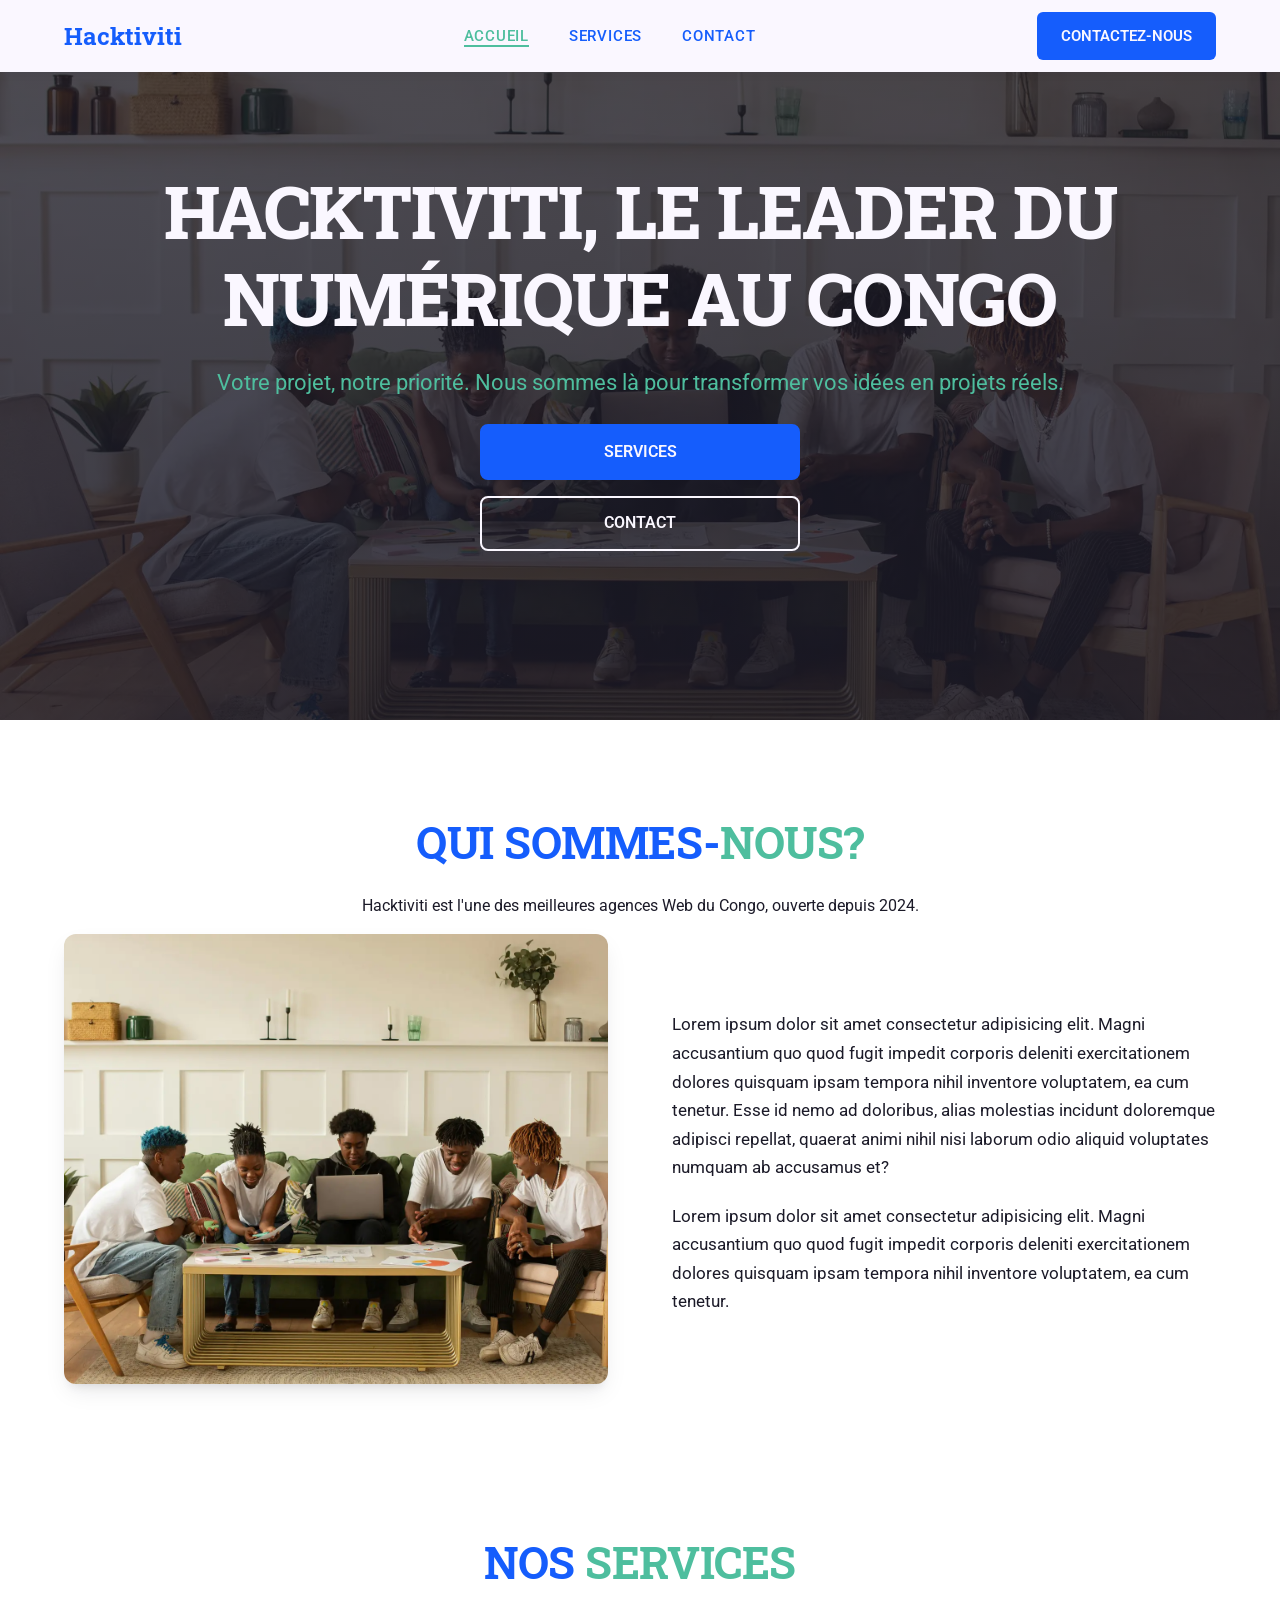
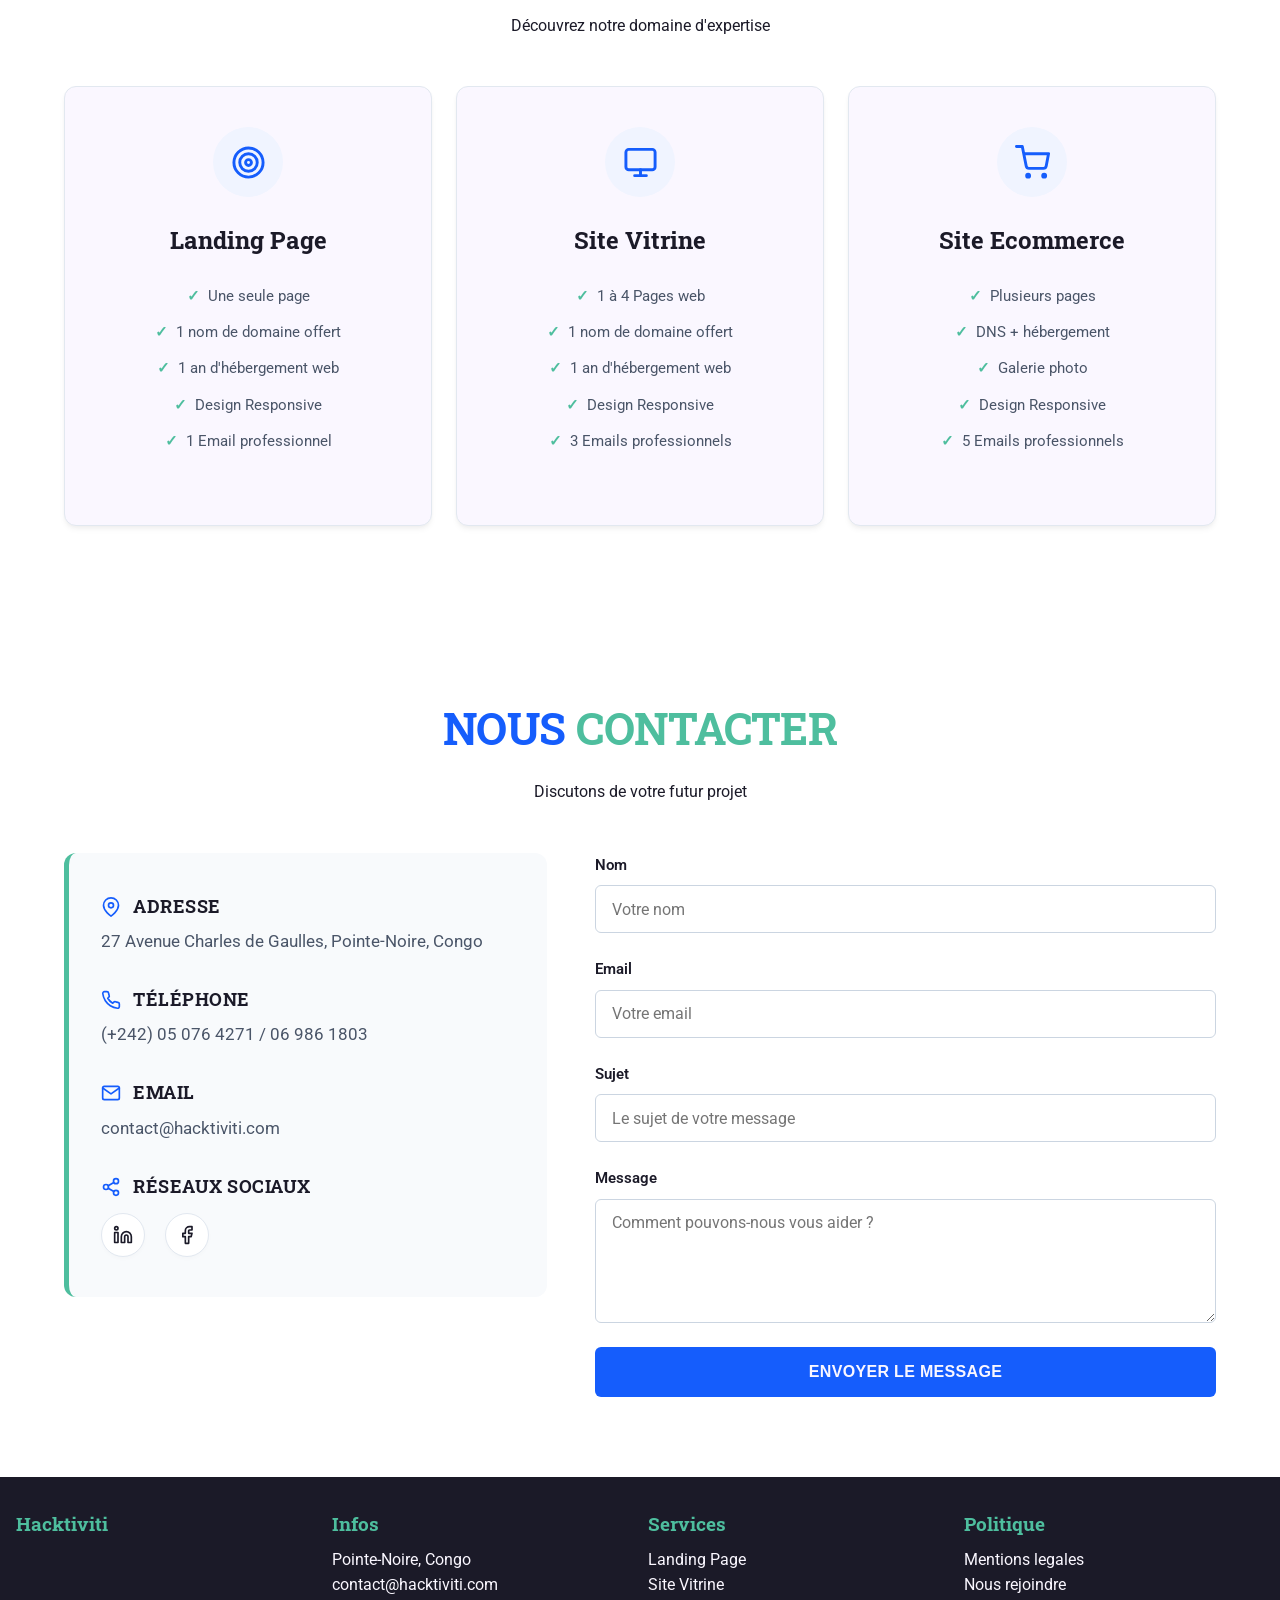
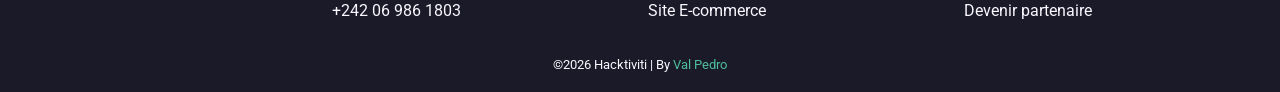
==== commit 2c07586e: "project done" ====
--- a/index.html
+++ b/index.html
@@ -17,25 +17,31 @@
 
 <body>
     <!-- header -->
-    <header>
-        <nav>
+    <header class="main-header">
+        <nav class="nav-container">
             <div class="logo">
-                <h1>Hacktiviti</h1>
-            </div>
-
+                <h1><a href="/">Hacktiviti</a></h1>
+            </div>
+
+            <!-- Checkbox invisible pour le contrôle du menu sur Mobile -->
             <input type="checkbox" id="menu-toggle" class="menu-checkbox">
 
             <ul class="nav-list">
-                <li><a class="nav-item" href="">Accueil</a></li>
-                <li><a class="nav-item" href="">Services</a></li>
-                <li><a class="nav-item" href="">Contact</a></li>
+                <li><a class="nav-item active" href="/">Accueil</a></li>
+                <li><a class="nav-item" href="services.html">Services</a></li>
+                <li><a class="nav-item" href="#contact">Contact</a></li>
+                <!-- CTA visible uniquement sur le menu Mobile déroulant -->
                 <li class="nav-cta-mobile">
                     <a href="#contact" class="btn btn-nav">Contactez-nous</a>
                 </li>
             </ul>
-            <div class="nav-right">
-                <a href="#contact" class="btn btn-contact">Contact</a>
-            </div>
+
+            <!-- CTA visible à droite uniquement sur Ordinateur -->
+            <div class="nav-right-desktop">
+                <a href="#contact" class="btn btn-nav">Contactez-nous</a>
+            </div>
+
+            <!-- Bouton Burger lié à l'ID de la Checkbox -->
             <label for="menu-toggle" class="burger" aria-label="Menu de navigation">
                 <div class="stroke"></div>
                 <div class="stroke"></div>
@@ -43,82 +49,65 @@
             </label>
         </nav>
     </header>
-    <!-- header -->
-
-    <!-- Main Content -->
+
+    <!-- CONTENU PRINCIPAL DE LA PAGE -->
     <main>
 
-        <!-- Hero -->
+        <!-- 2. SECTION HERO -->
         <section class="hero" id="hero">
             <div class="section-wrapper">
                 <div class="hero-box">
-                    <h1 class="hero-heading">Hacktiviti, le leader du numerique au congo</h1>
+                    <h1 class="hero-heading">Hacktiviti, le leader du numérique au congo</h1>
                     <p class="hero-sub">
-                        Votre projet , notre priorite.
-                        Nous sommes la pour trnasformer vos idees en projets reel.
+                        Votre projet, notre priorité.
+                        Nous sommes là pour transformer vos idées en projets réels.
                     </p>
                     <div class="hero-link">
                         <a href="#services" class="btn btn-hero">Services</a>
-                        <a href="#services" class="btn btn-hero">Contact</a>
+                        <a href="#contact" class="btn btn-hero">Contact</a>
                     </div>
                 </div>
             </div>
         </section>
-        <!-- Hero -->
-
-        <!-- About -->
+
+        <!-- 3. SECTION À PROPOS -->
         <section class="about">
             <div class="section-wrapper">
                 <div class="section-box">
                     <h2 class="section-title">Qui sommes-<span class="highlight">nous?</span></h2>
-                    <p class="section-sub">Hacktiviti est l'une des meilleures agence Web du Congo, ouvert depuis 2024
-                    </p>
+                    <p class="section-sub">Hacktiviti est l'une des meilleures agences Web du Congo, ouverte depuis
+                        2024.</p>
 
                     <div class="about-box">
                         <div class="section-image">
-                            <img src="https://i.pinimg.com/736x/f8/ff/2b/f8ff2b262e4bb46bdfbad821613841cd.jpg"
-                                alt="Hacktiviti team" class="section-img">
-                        </div>
-                        <div>
+                            <img src="./img/bureau.webp" alt="Hacktiviti team" class="section-img">
+                        </div>
+                        <div class="about-text">
                             <p>Lorem ipsum dolor sit amet consectetur adipisicing elit. Magni accusantium quo quod fugit
-                                impedit
-                                corporis deleniti exercitationem dolores quisquam ipsam tempora nihil inventore
-                                voluptatem,
-                                ea
-                                cum tenetur. Esse id nemo ad doloribus, alias molestias incidunt doloremque adipisci
-                                repellat,
-                                quaerat animi nihil nisi laborum odio aliquid voluptates numquam ab accusamus et?</p>
+                                impedit corporis deleniti exercitationem dolores quisquam ipsam tempora nihil inventore
+                                voluptatem, ea cum tenetur. Esse id nemo ad doloribus, alias molestias incidunt
+                                doloremque adipisci repellat, quaerat animi nihil nisi laborum odio aliquid voluptates
+                                numquam ab accusamus et?</p>
                             <p>Lorem ipsum dolor sit amet consectetur adipisicing elit. Magni accusantium quo quod fugit
-                                impedit
-                                corporis deleniti exercitationem dolores quisquam ipsam tempora nihil inventore
-                                voluptatem,
-                                ea
-                                cum tenetur. Esse id nemo ad doloribus, alias molestias incidunt doloremque adipisci
-                                repellat,
-                                quaerat animi nihil nisi laborum odio aliquid voluptates numquam ab accusamus et?</p>
-
+                                impedit corporis deleniti exercitationem dolores quisquam ipsam tempora nihil inventore
+                                voluptatem, ea cum tenetur.</p>
                         </div>
                     </div>
                 </div>
-
-
             </div>
         </section>
-        <!-- About -->
-
-        <!-- Services -->
+
+        <!-- 4. SECTION SERVICES (Avec Grille optimisée et SVGs) -->
         <section class="services" id="services">
             <div class="section-wrapper">
                 <div class="section-box">
                     <h2 class="section-title">Nos <span class="highlight">services</span></h2>
-                    <p class="section-sub">Decouvrer notre domaine d'expertise</p>
-
-                    <!-- Services Grid -->
+                    <p class="section-sub">Découvrez notre domaine d'expertise</p>
+
                     <div class="services-grid">
-
-                        <!-- 1st Single service box -->
+                        <!-- 1er Service : Landing Page -->
                         <div class="service-item">
-                            <div class="img-wraper">
+                            <div class="img-wrapper">
                                 <svg class="service-icon" xmlns="http://w3.org" viewBox="0 0 24 24" fill="none"
                                     stroke="currentColor" stroke-width="2" stroke-linecap="round"
                                     stroke-linejoin="round">
@@ -134,16 +123,16 @@
                                 <ul>
                                     <li>Une seule page</li>
                                     <li>1 nom de domaine offert</li>
-                                    <li>1 an d'hebergement web</li>
+                                    <li>1 an d'hébergement web</li>
                                     <li>Design Responsive</li>
-                                    <li>1 Email professionel</li>
+                                    <li>1 Email professionnel</li>
                                 </ul>
                             </div>
                         </div>
 
-                        <!-- 2nd Single service box -->
+                        <!-- 2ème Service : Site Vitrine -->
                         <div class="service-item">
-                            <div class="img-wraper">
+                            <div class="img-wrapper">
                                 <svg class="service-icon" xmlns="http://w3.org" viewBox="0 0 24 24" fill="none"
                                     stroke="currentColor" stroke-width="2" stroke-linecap="round"
                                     stroke-linejoin="round">
@@ -157,18 +146,18 @@
                             </div>
                             <div class="service-list">
                                 <ul>
-                                    <li>1 a 4 Pages web</li>
+                                    <li>1 à 4 Pages web</li>
                                     <li>1 nom de domaine offert</li>
-                                    <li>1 an d'hebergement web</li>
+                                    <li>1 an d'hébergement web</li>
                                     <li>Design Responsive</li>
-                                    <li>3 Emails professionel</li>
+                                    <li>3 Emails professionnels</li>
                                 </ul>
                             </div>
                         </div>
 
-                        <!-- 3rd Single service box -->
+                        <!-- 3ème Service : Site Ecommerce -->
                         <div class="service-item">
-                            <div class="img-wraper">
+                            <div class="img-wrapper">
                                 <svg class="service-icon" xmlns="http://w3.org" viewBox="0 0 24 24" fill="none"
                                     stroke="currentColor" stroke-width="2" stroke-linecap="round"
                                     stroke-linejoin="round">
@@ -183,21 +172,17 @@
                             <div class="service-list">
                                 <ul>
                                     <li>Plusieurs pages</li>
-                                    <li>DNS + hebergement</li>
+                                    <li>DNS + hébergement</li>
                                     <li>Galerie photo</li>
                                     <li>Design Responsive</li>
-                                    <li>5 Emails professionel</li>
+                                    <li>5 Emails professionnels</li>
                                 </ul>
                             </div>
                         </div>
-
-                    </div>
+                    </div> <!-- Fin Grille -->
                 </div>
             </div>
-
         </section>
-        <!-- Services -->
-
         <!-- Contact -->
         <section class="contact">
             <div class="section-wrapper">
--- a/style.css
+++ b/style.css
@@ -90,7 +90,7 @@
   max-width: 90vw;
   margin: 0 auto;
 }
-.logo h1 {
+.logo a {
   color: var(--bg-primary);
 }
 .menu-checkbox {
@@ -132,6 +132,18 @@
 .nav-item:hover {
   color: var(--accent-color);
 }
+/* État normal au survol */
+.nav-item:hover {
+  color: var(--accent-color);
+}
+
+/* La vraie classe pour la page en cours (Ajoutez l'état :active ici si vous voulez la même couleur au clic) */
+.nav-item.active,
+.nav-item:active {
+  color: var(--accent-color);
+  border-bottom: 2px solid var(--accent-color); /* Optionnel : ajoute un joli trait sous le lien actif */
+}
+
 /*  nav button */
 .btn-nav {
   display: inline-block;
@@ -150,7 +162,7 @@
   background-color: #0b46c6;
   box-shadow: 0 4px 12px rgba(21, 93, 252, 0.2);
 }
-.nav-right {
+.nav-right-desktop {
   display: none;
 }
 .btn-contact {
@@ -284,15 +296,43 @@
 p.section-sub {
   margin-bottom: 1rem;
 }
+
+.about-box {
+  display: flex;
+  flex-direction: column; /* Alignement vertical par défaut sur mobile */
+  gap: 2.5rem; /* Espace entre l'image et le texte */
+  align-items: center;
+}
+
+.section-image {
+  width: 100%;
+  max-width: 500px; /* Évite que l'image ne devienne gigantesque sur tablette */
+}
 /* Image section */
 .section-img {
-  width: clamp(90vw, 60vw, 600px);
-  height: auto;
-  object-fit: cover;
-  border-radius: 8px;
-  margin-bottom: 1rem;
-}
-
+  width: 100%;
+  height: 350px; /* Hauteur fixe sur mobile */
+  object-fit: cover; /* Recadre l'image proprement sans la déformer */
+  border-radius: 12px; /* Coins arrondis modernes */
+  box-shadow:
+    0 10px 25px -5px rgba(27, 26, 40, 0.1),
+    0 8px 10px -6px rgba(27, 26, 40, 0.1);
+}
+.about-text {
+  width: 100%;
+}
+
+.about-text p {
+  color: var(--text-black);
+  font-size: 1.05rem;
+  line-height: 1.7; /* Interligne aéré pour un grand confort de lecture */
+  margin-bottom: 1.25rem;
+}
+
+/* Supprime la marge sur le tout dernier paragraphe */
+.about-text p:last-child {
+  margin-bottom: 0;
+}
 /* service grid */
 .services-grid {
   display: grid;
@@ -585,6 +625,128 @@
 footer a.footer-link:hover {
   color: var(--bg-primary);
 }
+
+/* services page */
+.services-hero {
+  background-color: var(--text-black); /* Reprend votre fond très sombre */
+  padding: 8rem 0 4rem 0; /* Plus d'espace en haut pour compenser le header fixe */
+  text-align: center;
+}
+.services-title {
+  color: var(--text-primary);
+  font-size: clamp(2rem, 4vw + 1rem, 3.5rem);
+  text-transform: uppercase;
+  line-height: 1.2;
+  margin-bottom: 1rem;
+}
+.services-title .highlight {
+  color: var(--bg-primary); /* "Numériques" s'affiche en Bleu électrique */
+}
+
+.services-subtitle {
+  color: var(
+    --bg-secondary
+  ); /* Violet pastel pour adoucir le texte sur fond sombre */
+  font-size: clamp(1rem, 1.5vw + 0.5rem, 1.25rem);
+  max-width: 700px;
+  margin: 0 auto;
+  line-height: 1.6;
+}
+*
+  ---
+  EXTENSION
+  DU
+  STYLE
+  DES
+  CARTES
+  DE
+  SERVICES
+  ---
+  */
+  .services-detail-section {
+  padding: 4rem 0;
+  background-color: #ffffff; /* Fond blanc */
+}
+
+/* Ajout d'un paragraphe descriptif sous le titre de la carte */
+.service-description {
+  color: #64748b; /* Gris intermédiaire */
+  font-size: 0.95rem;
+  line-height: 1.5;
+  margin-top: 0.5rem;
+  margin-bottom: 1.5rem;
+}
+
+/* Ajustement de la liste pour laisser de la place au bouton */
+.service-list {
+  margin-bottom: 2rem;
+}
+/* Bouton d'action à l'intérieur de chaque offre */
+.btn-service-action {
+  display: inline-block;
+  width: 100%; /* Prend toute la largeur de la carte */
+  padding: 0.85rem;
+  background-color: transparent;
+  color: var(--bg-primary);
+  border: 2px solid var(--bg-primary);
+  font-weight: 600;
+  text-transform: uppercase;
+  text-decoration: none;
+  border-radius: 6px;
+  text-align: center;
+  transition: all 0.2s ease;
+  margin-top: auto; /* Pousse automatiquement le bouton en bas de la carte si les textes varient */
+}
+.service-item:hover .btn-service-action {
+  background-color: var(--bg-primary);
+  color: var(--text-primary);
+}
+
+/* --- SECTION DE CONCLUSION / APPEL À L'ACTION --- */
+.services-cta {
+  background: linear-gradient(rgba(27, 26, 40, 0.95), rgba(27, 26, 40, 0.98));
+  padding: 5rem 0;
+  text-align: center;
+  color: var(--text-primary);
+}
+
+.services-cta h2 {
+  font-size: clamp(1.75rem, 3vw + 1rem, 2.5rem);
+  text-transform: uppercase;
+  margin-bottom: 1rem;
+}
+.services-cta h2 .highlight-green {
+  color: var(--accent-color); /* "Mesure" s'affiche avec votre vert menthe */
+}
+
+.services-cta p {
+  max-width: 600px;
+  margin: 0 auto 2.5rem auto;
+  color: #cbd5e1;
+  line-height: 1.6;
+}
+.btn-custom-cta {
+  display: inline-block;
+  background-color: var(
+    --accent-color
+  ); /* Bouton en Vert Menthe pour casser le bleu habituel */
+  color: var(--text-black);
+  padding: 1rem 2rem;
+  font-size: 1rem;
+  font-weight: 700;
+  text-transform: uppercase;
+  text-decoration: none;
+  border-radius: 6px;
+  transition: all 0.3s ease;
+}
+
+.btn-custom-cta:hover {
+  background-color: #3ca385; /* Vert légèrement plus soutenu au survol */
+  box-shadow: 0 10px 20px rgba(78, 190, 158, 0.2);
+  transform: translateY(-2px);
+}
+
+/* contact page */
 
 /* /* --- PASSAGE SUR TABLETTE & ORDINATEUR --- */
 @media (min-width: 48rem) {
@@ -615,8 +777,28 @@
     display: none;
   }
 
-  .nav-right {
+  .nav-right-desktop {
     display: block;
+  }
+
+  .about-box {
+    flex-direction: row; /* Alignement côte à côte sur grand écran */
+    align-items: center; /* Aligne verticalement l'image et le texte au centre */
+    gap: 4rem; /* Plus d'espace entre les deux colonnes */
+  }
+
+  .section-image {
+    flex: 1; /* Prend 50% de la largeur disponible */
+    max-width: none;
+  }
+
+  .section-img {
+    height: 450px; /* Image plus grande et immersive sur ordinateur */
+  }
+
+  .about-text {
+    flex: 1; /* Prend les autres 50% de la largeur disponible */
+    text-align: left; /* Aligne le texte à gauche pour le confort de lecture desktop */
   }
 
   .services-grid {
@@ -642,4 +824,7 @@
   .form-btn {
     width: auto; /* Reprend sa taille d'origine sur ordinateur */
   }
-}
+  footer .footer-wrapper {
+    grid-template-columns: repeat(4, 1fr);
+  }
+}
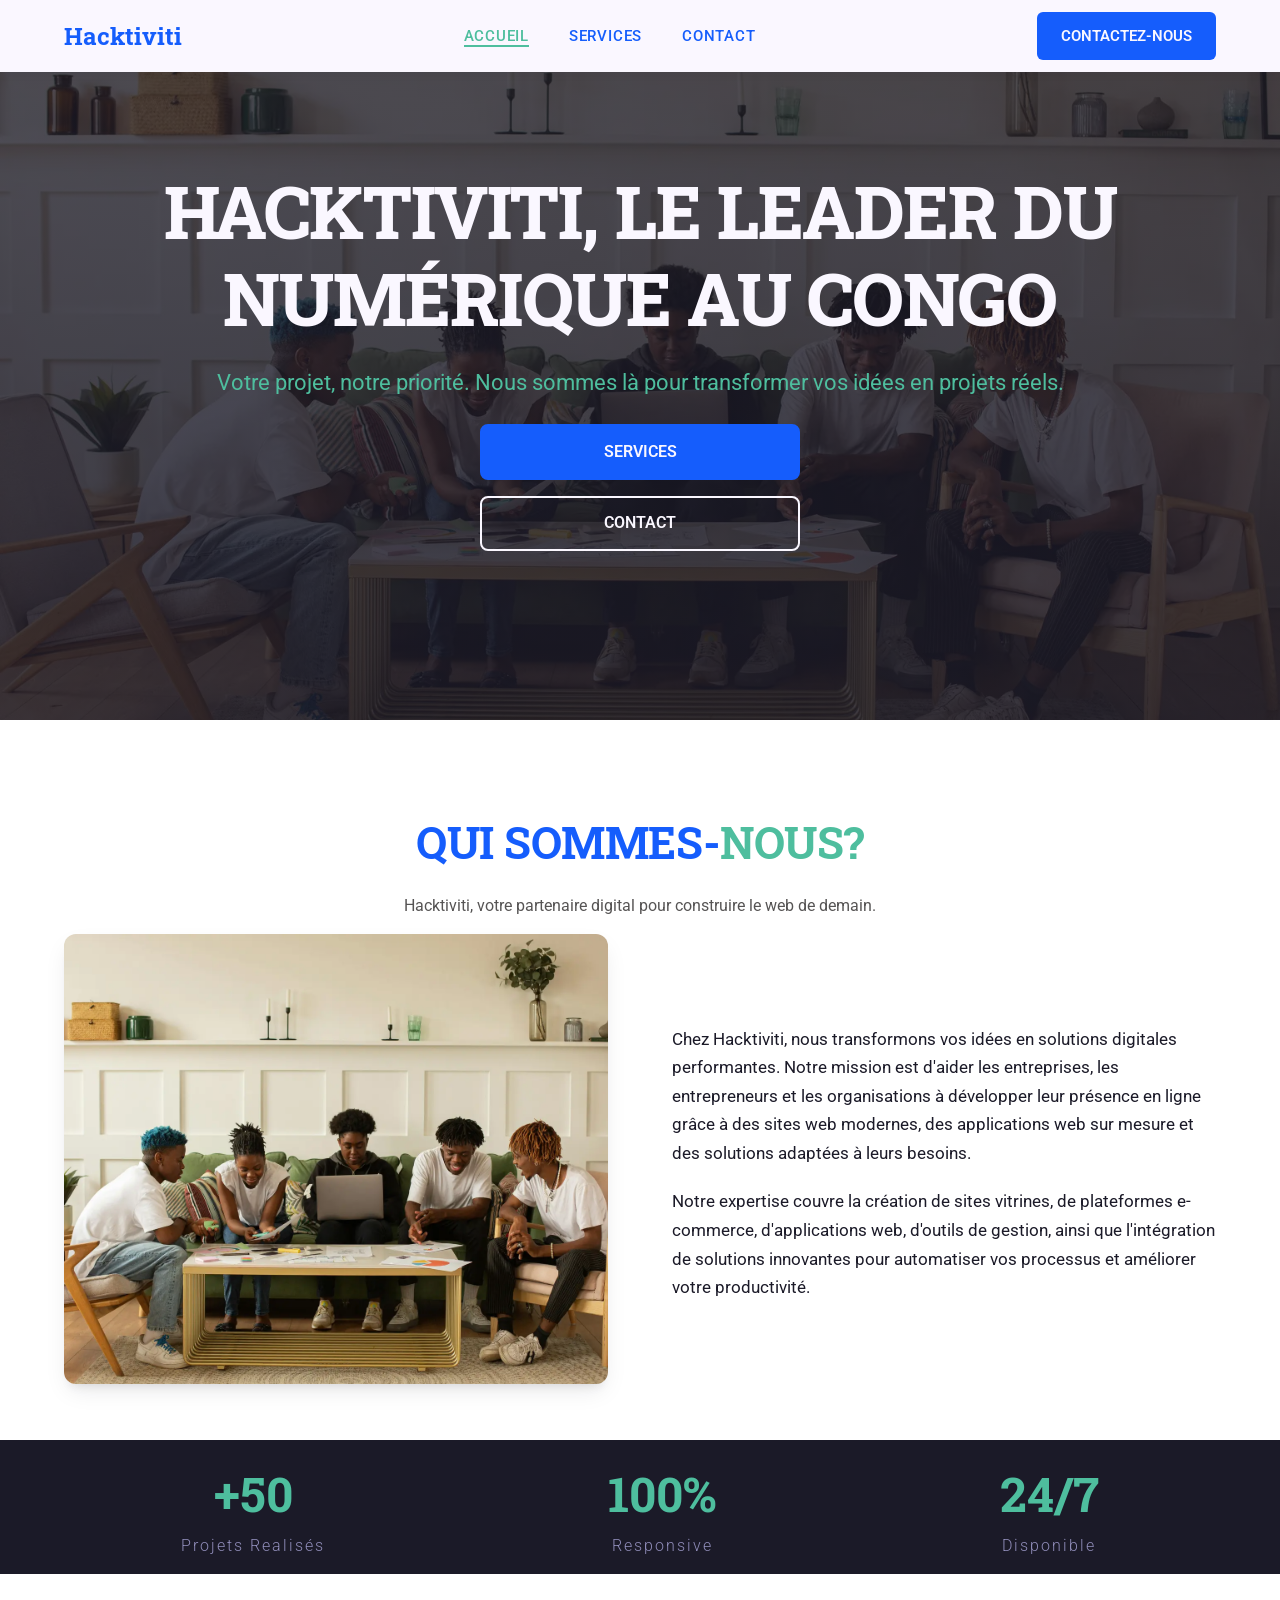
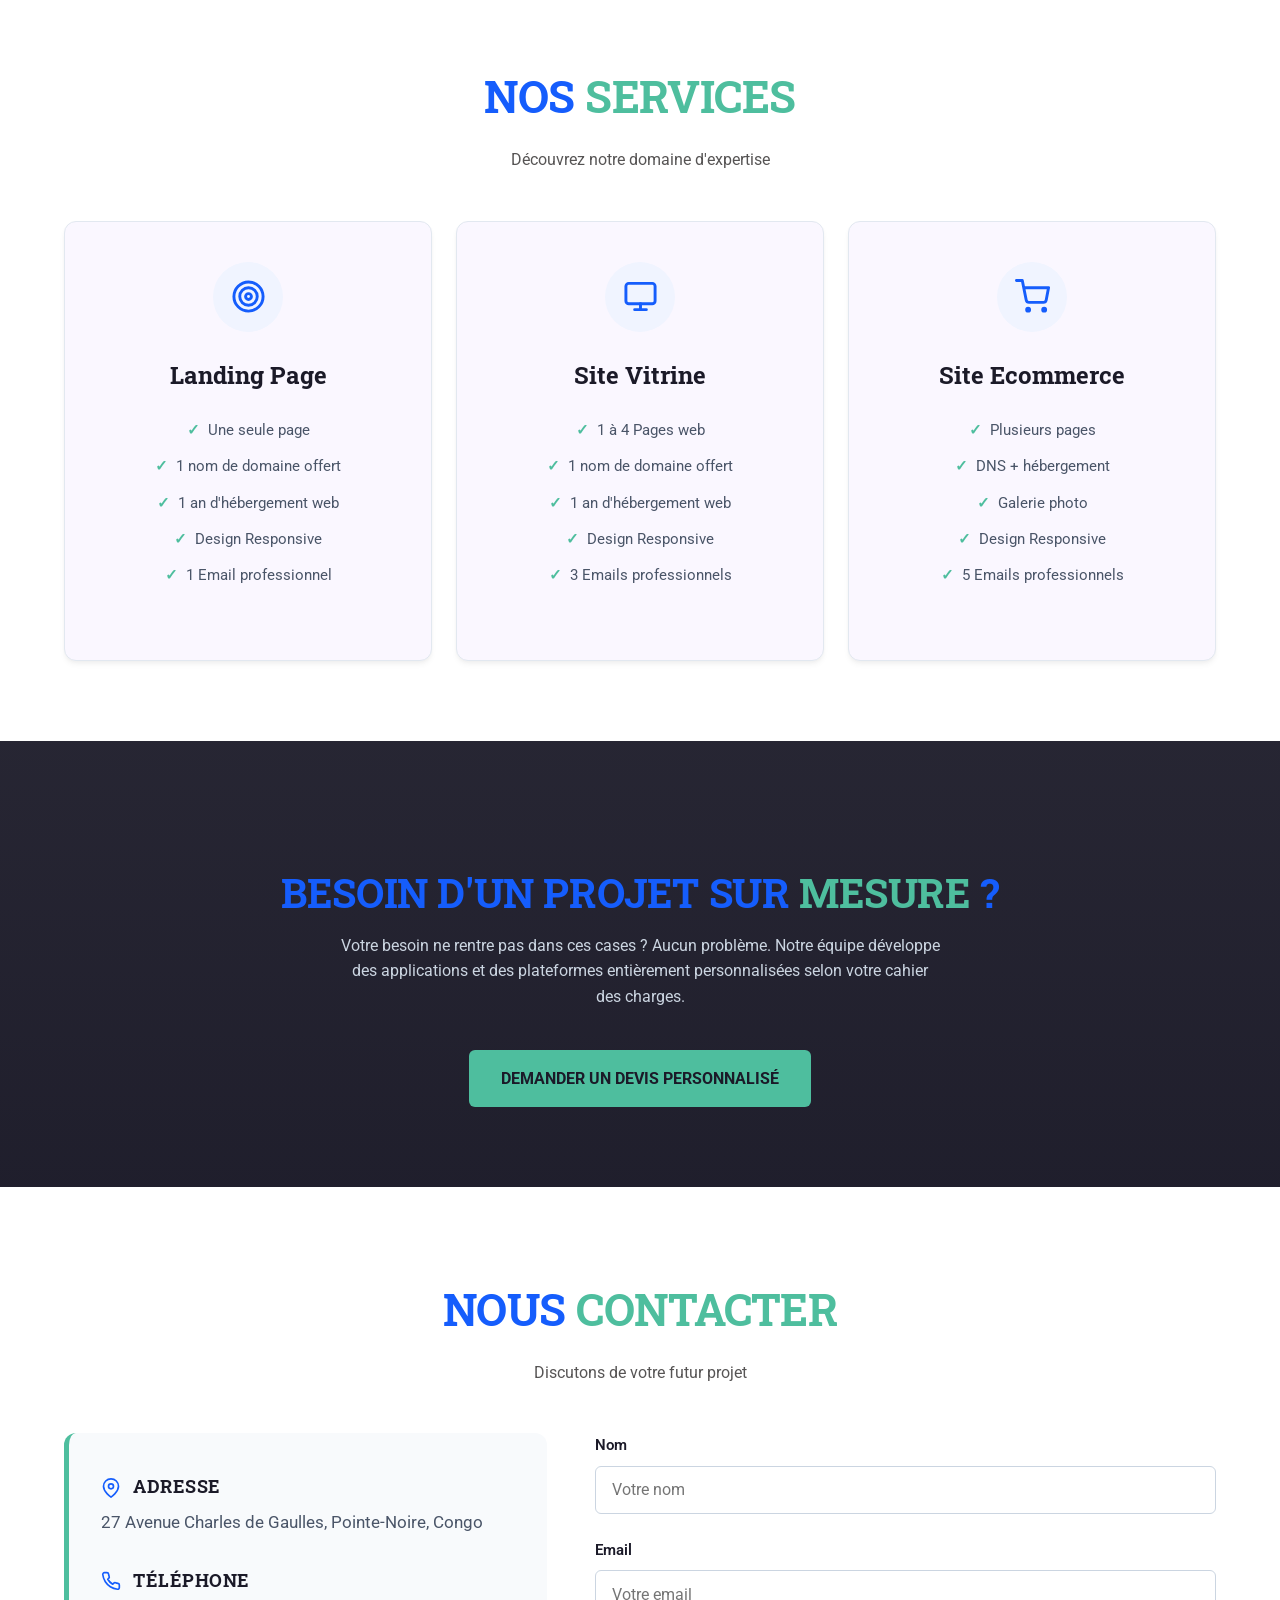
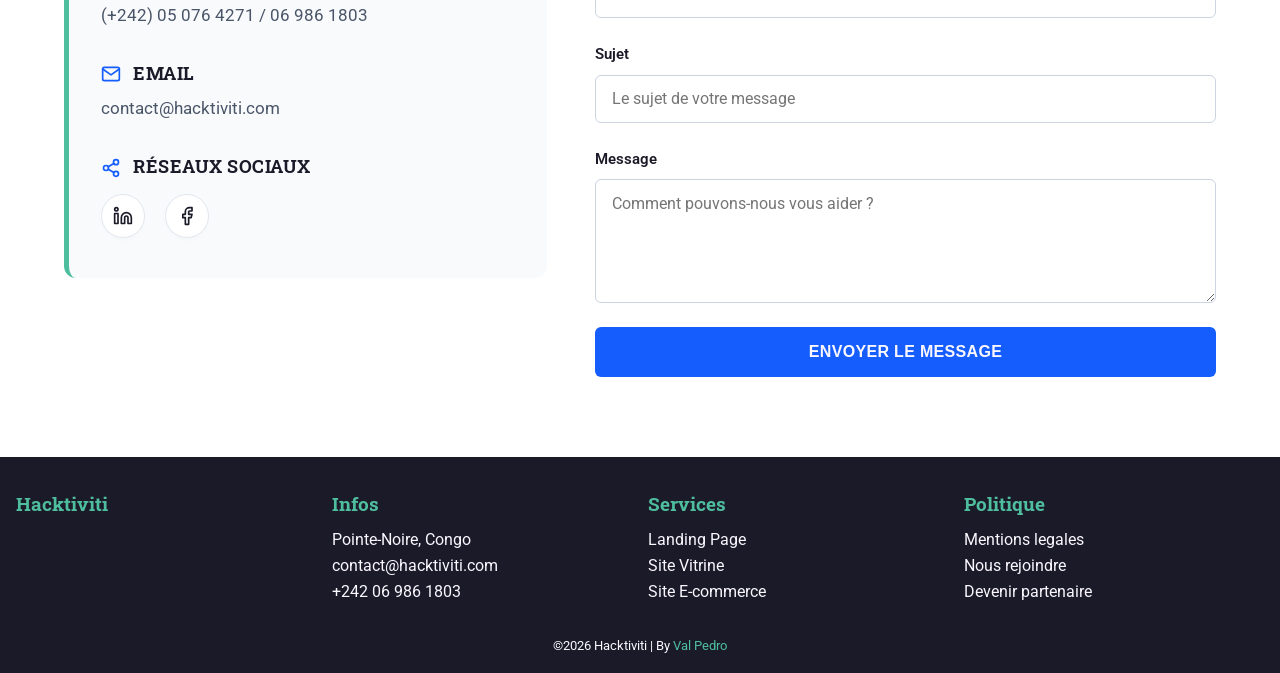
==== commit 1d283297: "adding cta banner to home page" ====
--- a/index.html
+++ b/index.html
@@ -75,27 +75,43 @@
             <div class="section-wrapper">
                 <div class="section-box">
                     <h2 class="section-title">Qui sommes-<span class="highlight">nous?</span></h2>
-                    <p class="section-sub">Hacktiviti est l'une des meilleures agences Web du Congo, ouverte depuis
-                        2024.</p>
+                    <p class="section-sub">Hacktiviti, votre partenaire digital pour construire le web de demain.</p>
 
                     <div class="about-box">
                         <div class="section-image">
                             <img src="./img/bureau.webp" alt="Hacktiviti team" class="section-img">
                         </div>
                         <div class="about-text">
-                            <p>Lorem ipsum dolor sit amet consectetur adipisicing elit. Magni accusantium quo quod fugit
-                                impedit corporis deleniti exercitationem dolores quisquam ipsam tempora nihil inventore
-                                voluptatem, ea cum tenetur. Esse id nemo ad doloribus, alias molestias incidunt
-                                doloremque adipisci repellat, quaerat animi nihil nisi laborum odio aliquid voluptates
-                                numquam ab accusamus et?</p>
-                            <p>Lorem ipsum dolor sit amet consectetur adipisicing elit. Magni accusantium quo quod fugit
-                                impedit corporis deleniti exercitationem dolores quisquam ipsam tempora nihil inventore
-                                voluptatem, ea cum tenetur.</p>
+                            <p>Chez Hacktiviti, nous transformons vos idées en solutions digitales performantes. Notre
+                                mission est d'aider les entreprises, les entrepreneurs et les organisations à développer
+                                leur présence en ligne grâce à des sites web modernes, des applications web sur mesure
+                                et des solutions adaptées à leurs besoins.</p>
+                            <p>Notre expertise couvre la création de sites vitrines, de plateformes e-commerce,
+                                d'applications web, d'outils de gestion, ainsi que l'intégration de solutions innovantes
+                                pour automatiser vos processus et améliorer votre productivité.</p>
                         </div>
                     </div>
                 </div>
             </div>
         </section>
+
+        <!-- Banner Stat -->
+        <div class="banner">
+            <div class="banner-wrapper">
+                <div class="stat">
+                    <h4 class="stat-count">+50</h4>
+                    <p class="stat-label">Projets Realisés</p>
+                </div>
+                <div class="stat">
+                    <h4 class="stat-count">100%</h4>
+                    <p class="stat-label">Responsive</p>
+                </div>
+                <div class="stat">
+                    <h4 class="stat-count">24/7</h4>
+                    <p class="stat-label">Disponible</p>
+                </div>
+            </div>
+        </div>
 
         <!-- 4. SECTION SERVICES (Avec Grille optimisée et SVGs) -->
         <section class="services" id="services">
@@ -184,6 +200,17 @@
             </div>
         </section>
         <!-- Contact -->
+
+        <!-- Cta service -->
+        <section class="services-cta">
+            <div class="section-wrapper">
+                <h2>Besoin d'un projet sur <span class="highlight-green">mesure</span> ?</h2>
+                <p>Votre besoin ne rentre pas dans ces cases ? Aucun problème. Notre équipe développe des applications
+                    et des plateformes entièrement personnalisées selon votre cahier des charges.</p>
+                <a href="index.html#contact" class="btn btn-custom-cta">Demander un devis personnalisé</a>
+            </div>
+        </section>
+
         <section class="contact">
             <div class="section-wrapper">
                 <div class="section-box">
--- a/style.css
+++ b/style.css
@@ -295,6 +295,7 @@
 }
 p.section-sub {
   margin-bottom: 1rem;
+  color: #565454;
 }
 
 .about-box {
@@ -746,6 +747,35 @@
   transform: translateY(-2px);
 }
 
+/* Banner */
+.banner {
+  background: var(--text-black);
+  width: 100%;
+}
+.banner .banner-wrapper {
+  display: flex;
+  align-items: center;
+  justify-content: space-around;
+  max-width: 1200px;
+  margin: 0 auto;
+  padding: 1rem 0;
+}
+
+.banner-wrapper .stat {
+  display: flex;
+  flex-direction: column;
+  align-items: center;
+}
+.banner-wrapper .stat .stat-count {
+  font-size: 3rem;
+  color: var(--accent-color);
+}
+.banner-wrapper .stat .stat-label {
+  color: var(--bg-secondary);
+  font-weight: 300;
+  letter-spacing: 2px;
+}
+
 /* contact page */
 
 /* /* --- PASSAGE SUR TABLETTE & ORDINATEUR --- */
